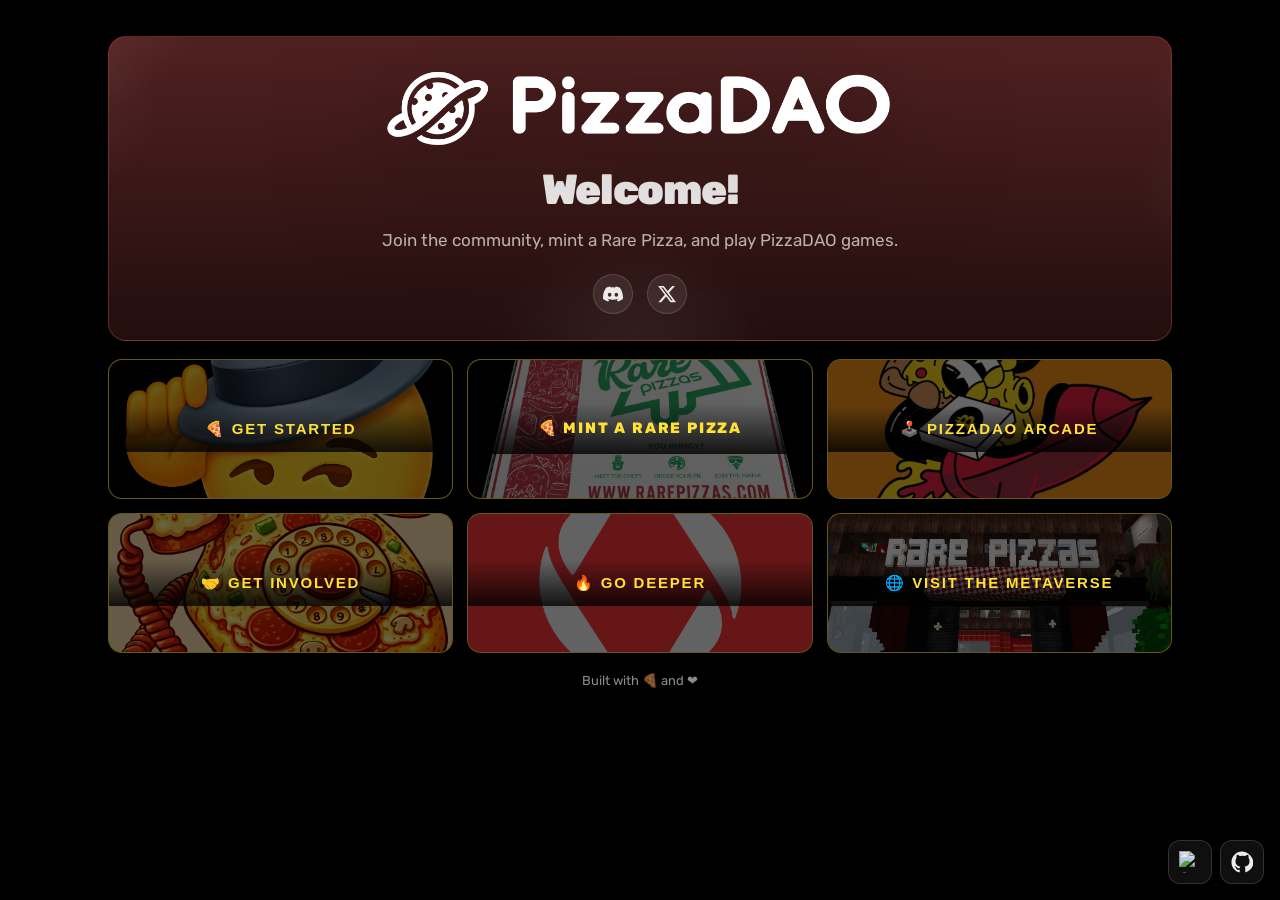
==== index.html @ a03e65ff "Reorder buttons, change header background to pizza red Mint top-middle, Arcade top-right, Get Involv" ====
<!doctype html>
<html lang="en">
  <head>
    <meta charset="UTF-8" />
    <meta name="viewport" content="width=device-width,initial-scale=1" />
    <title>PizzaDAO — Welcome</title>
    <meta
      name="description"
      content="Get started with PizzaDAO: join the community, mint a Rare Pizza, and play PizzaDAO games."
    />

    <meta property="og:title" content="PizzaDAO — Welcome!" />
    <meta
      property="og:description"
      content="Join the community, mint a Rare Pizza, and play PizzaDAO games."
    />
    <meta property="og:type" content="website" />

    <link rel="preconnect" href="https://fonts.googleapis.com" />
    <link rel="preconnect" href="https://fonts.gstatic.com" crossorigin />
    <link href="https://fonts.googleapis.com/css2?family=Rubik:wght@400;500;600;700;800;900&display=swap" rel="stylesheet" />

    <style>
      :root {
        --bg: #000000;
        --text: rgba(255, 255, 255, 0.92);
        --muted: rgba(255, 255, 255, 0.68);
        --stroke: rgba(255, 255, 255, 0.12);
        --shadow: 0 20px 80px rgba(0, 0, 0, 0.45);
        --radius: 18px;
        --pizza-yellow: #FFE135;
        --pizza-red: #E85D5D;
        --pizza-blue: #7DD3E8;
        --accent: #E85D5D;
      }

      * {
        box-sizing: border-box;
      }
      html,
      body {
        height: 100%;
      }
      body {
        margin: 0;
        font-family: 'Rubik', ui-sans-serif, system-ui, -apple-system, Segoe UI, Roboto,
          Helvetica, Arial, "Apple Color Emoji", "Segoe UI Emoji";
        color: var(--text);
        background: var(--bg);

        /* ✅ NEW: smoother overall type + scale */
        font-size: 16px;
        line-height: 1.55;
        -webkit-font-smoothing: antialiased;
        text-rendering: optimizeLegibility;
      }

      a {
        color: inherit;
        text-decoration: none;
      }
      a:focus-visible,
      button:focus-visible {
        outline: 3px solid rgba(255, 225, 53, 0.55);
        outline-offset: 2px;
        border-radius: 10px;
      }

      .wrap {
        max-width: 1100px;
        margin: 0 auto;
        padding: 36px 18px 60px;
      }

      header {
        display: grid;
        gap: 14px;
        padding: 26px 22px;
        border: 1px solid rgba(232, 93, 93, 0.3);
        background: linear-gradient(
          180deg,
          rgba(232, 93, 93, 0.35),
          rgba(232, 93, 93, 0.15)
        );
        border-radius: var(--radius);
        box-shadow: var(--shadow);
        position: relative;
        overflow: hidden;
        text-align: center;
        justify-items: center;
      }

      header:before,
      header:after {
        content: "";
        position: absolute;
        inset: -50%;
        background: radial-gradient(
            300px 200px at 20% 30%,
            rgba(255, 255, 255, 0.1),
            transparent 60%
          ),
          radial-gradient(
            240px 170px at 80% 40%,
            rgba(255, 255, 255, 0.08),
            transparent 60%
          ),
          radial-gradient(
            220px 220px at 50% 80%,
            rgba(255, 255, 255, 0.05),
            transparent 65%
          );
        transform: rotate(6deg);
        pointer-events: none;
      }
      header:after {
        transform: rotate(-4deg);
        opacity: 0.65;
      }

      .logo {
        width: min(520px, 90%);
        height: auto;
        margin: 4px 0 2px;
        filter: drop-shadow(0 18px 60px rgba(0, 0, 0, 0.55));
      }

      h1 {
        margin: 0;
        font-size: clamp(28px, 3.6vw, 42px);
        font-weight: 900;
        letter-spacing: -0.03em;
        line-height: 1.08;
      }

      .sub {
        margin: 0;
        color: var(--muted);
        font-size: 17px;
        line-height: 1.55;
        max-width: 72ch;
      }

      /* Social icon links */
      .socials {
        display: flex;
        gap: 14px;
        margin-top: 6px;
        justify-content: center;
      }
      .social-icon {
        width: 40px;
        height: 40px;
        display: flex;
        align-items: center;
        justify-content: center;
        border-radius: 50%;
        background: rgba(255, 255, 255, 0.08);
        border: 1px solid rgba(255, 255, 255, 0.14);
        transition: transform 120ms ease, background 120ms ease,
          border-color 120ms ease;
      }
      .social-icon svg {
        width: 20px;
        height: 20px;
        opacity: 0.9;
      }
      .social-icon:hover {
        transform: translateY(-2px);
        background: rgba(255, 255, 255, 0.14);
        border-color: var(--accent);
      }

      main {
        margin-top: 18px;
      }

      .grid {
        display: grid;
        gap: 14px;
        grid-template-columns: repeat(1, minmax(0, 1fr));
      }
      @media (min-width: 700px) {
        .grid {
          grid-template-columns: repeat(2, minmax(0, 1fr));
        }
      }
      @media (min-width: 980px) {
        .grid {
          grid-template-columns: repeat(3, minmax(0, 1fr));
        }
      }

      .card {
        border-radius: var(--radius);
        border: 1px solid var(--stroke);
        background: linear-gradient(
          180deg,
          rgba(255, 255, 255, 0.07),
          rgba(255, 255, 255, 0.03)
        );
        box-shadow: 0 18px 60px rgba(0, 0, 0, 0.35);
        overflow: hidden;
        transition: transform 140ms ease, border-color 140ms ease,
          background 140ms ease, box-shadow 140ms ease;
        display: grid;
        grid-template-columns: 110px 1fr;
        gap: 14px;
        padding: 14px;
        align-items: center;
        min-height: 132px;
      }

      /* ✅ UPDATED: hover outline becomes red */
      .card:hover {
        transform: translateY(-2px);
        border-color: var(--accent);
        background: linear-gradient(
          180deg,
          rgba(255, 255, 255, 0.09),
          rgba(255, 255, 255, 0.04)
        );
        box-shadow: 0 20px 70px rgba(0, 0, 0, 0.42);
      }

      .thumb {
        width: 110px;
        height: 110px;
        border-radius: 16px;
        overflow: hidden;
        border: 1px solid rgba(255, 255, 255, 0.14);
        background: rgba(0, 0, 0, 0.25);
        flex: 0 0 auto;
      }
      .thumb img {
        width: 100%;
        height: 100%;
        object-fit: cover;
        display: block;
        filter: saturate(1.05) contrast(1.05);
      }

      .cardBody {
        min-width: 0;
      }

      .titleRow {
        display: flex;
        align-items: center;
        justify-content: space-between;
        gap: 10px;
      }

      .title {
        margin: 0;
        font-size: 17px;
        font-weight: 700;
        letter-spacing: -0.015em;
        line-height: 1.2;
      }

      .meta {
        margin-top: 7px;
        color: var(--muted);

        /* ✅ NEW: better type scale */
        font-size: 14px;
        line-height: 1.45;
      }

      footer {
        margin-top: 18px;
        color: rgba(255, 255, 255, 0.55);
        font-size: 13px;
        text-align: center;
      }

      code {
        font-family: ui-monospace, SFMono-Regular, Menlo, Monaco, Consolas,
          "Liberation Mono", "Courier New", monospace;
        font-size: 0.95em;
      }

      /* --- ✅ NEW: GitHub corner link --- */
      /* --- ✅ NEW: Sheets corner link (left of GitHub) --- */
.sheets-link {
  position: fixed;
  bottom: 16px;
  right: 68px; /* 16 + 44 + 8 gap => sits left of github */
  z-index: 1000;

  width: 44px;
  height: 44px;
  border-radius: 12px;

  display: flex;
  align-items: center;
  justify-content: center;

  background: rgba(255, 255, 255, 0.06);
  border: 1px solid rgba(255, 255, 255, 0.14);
  backdrop-filter: blur(6px);

  transition: transform 120ms ease, border-color 120ms ease,
    background 120ms ease;
}

.sheets-link:hover {
  transform: translateY(-2px);
  border-color: var(--accent);
  background: rgba(255, 255, 255, 0.1);
}

/* Use an IMG so we can pull from simpleicons */
.sheets-link img {
  width: 22px;
  height: 22px;
  opacity: 0.92;
  display: block;
}

      .github-link {
        position: fixed;
        bottom: 16px;
        right: 16px;
        z-index: 1000;

        width: 44px;
        height: 44px;
        border-radius: 12px;

        display: flex;
        align-items: center;
        justify-content: center;

        background: rgba(255, 255, 255, 0.06);
        border: 1px solid rgba(255, 255, 255, 0.14);
        backdrop-filter: blur(6px);

        transition: transform 120ms ease, border-color 120ms ease,
          background 120ms ease;
      }

      .github-link:hover {
        transform: translateY(-2px);
        border-color: var(--accent);
        background: rgba(255, 255, 255, 0.1);
      }

      .github-link svg {
        width: 22px;
        height: 22px;
        fill: white;
        opacity: 0.92;
      }

      /* --- Modal styles --- */
      .modal-overlay {
        display: none;
        position: fixed;
        inset: 0;
        z-index: 2000;
        background: rgba(0, 0, 0, 0.75);
        backdrop-filter: blur(10px);
        justify-content: center;
        align-items: center;
        padding: 24px;
      }
      .modal-overlay.open {
        display: flex;
      }
      .modal {
        background: linear-gradient(180deg, #1a1a24 0%, #111118 100%);
        border: 1px solid rgba(255, 225, 53, 0.2);
        border-radius: var(--radius);
        box-shadow:
          0 30px 100px rgba(0, 0, 0, 0.7),
          0 0 60px rgba(255, 225, 53, 0.06),
          inset 0 1px 0 rgba(255, 255, 255, 0.06);
        max-width: 780px;
        width: 100%;
        padding: 32px 28px 28px;
        position: relative;
      }
      .modal-close {
        position: absolute;
        top: 10px;
        right: 12px;
        width: 32px;
        height: 32px;
        display: flex;
        align-items: center;
        justify-content: center;
        background: rgba(255, 255, 255, 0.06);
        border: 1px solid rgba(255, 255, 255, 0.1);
        border-radius: 50%;
        color: var(--muted);
        font-size: 18px;
        cursor: pointer;
        padding: 0;
        line-height: 1;
        transition: background 120ms ease, color 120ms ease;
      }
      .modal-close:hover {
        color: var(--text);
        background: rgba(255, 255, 255, 0.12);
      }
      .modal-title {
        margin: 0 0 22px;
        font-size: 22px;
        font-weight: 900;
        letter-spacing: 0.06em;
        text-transform: uppercase;
        text-align: center;
        color: var(--pizza-yellow);
      }
      .modal-title::after {
        content: "";
        display: block;
        width: 40px;
        height: 3px;
        background: var(--pizza-red);
        border-radius: 2px;
        margin: 10px auto 0;
      }

      /* Modal cards: vertical layout */
      .modal .card {
        grid-template-columns: 1fr;
        grid-template-rows: auto 1fr;
        text-align: center;
        padding: 0;
        min-height: auto;
        border-color: rgba(255, 255, 255, 0.08);
        background: linear-gradient(180deg, rgba(255,255,255,0.05) 0%, rgba(255,255,255,0.02) 100%);
      }
      .modal .card:hover {
        border-color: var(--pizza-red);
        background: linear-gradient(180deg, rgba(255,255,255,0.08) 0%, rgba(255,255,255,0.03) 100%);
      }
      .modal .thumb {
        width: 100%;
        height: 140px;
        border-radius: 16px 16px 0 0;
        border: none;
        border-bottom: 1px solid rgba(255, 255, 255, 0.06);
      }
      .modal .cardBody {
        padding: 14px 16px 16px;
      }
      .modal .titleRow {
        justify-content: center;
      }
      .modal .title {
        font-size: 16px;
        font-weight: 800;
      }
      .modal .meta {
        font-size: 13px;
        margin-top: 6px;
      }
      .modal .grid {
        grid-template-columns: repeat(1, minmax(0, 1fr));
      }
      @media (min-width: 600px) {
        .modal .grid {
          grid-template-columns: repeat(3, minmax(0, 1fr));
        }
      }

      /* Arcade modal: wider for iframe */
      .modal-arcade {
        max-width: 960px;
      }

      /* Go Deeper modal: center 2 cards */
      #modal-deeper-grid {
        max-width: 520px;
        margin: 0 auto;
      }
      @media (min-width: 600px) {
        #modal-deeper-grid {
          grid-template-columns: repeat(2, minmax(0, 1fr));
          max-width: 740px;
        }
      }

      .section-btn {
        display: flex;
        flex-direction: column;
        align-items: center;
        justify-content: flex-end;
        gap: 0;
        padding: 0;
        border-radius: 14px;
        border: 1px solid rgba(255, 225, 53, 0.4);
        overflow: hidden;
        position: relative;
        min-height: 140px;
        color: var(--pizza-yellow);
        font-size: 15px;
        font-weight: 800;
        letter-spacing: 0.12em;
        text-transform: uppercase;
        cursor: pointer;
        transition: transform 120ms ease, border-color 120ms ease,
          box-shadow 120ms ease;
        text-decoration: none;
        background: #000;
      }
      .section-btn .btn-img {
        position: absolute;
        inset: 0;
        width: 100%;
        height: 100%;
        object-fit: cover;
        opacity: 0.4;
        transition: opacity 200ms ease;
      }
      .section-btn .btn-label {
        position: relative;
        z-index: 1;
        padding: 14px 16px;
        width: 100%;
        text-align: center;
        background: linear-gradient(0deg, rgba(0,0,0,0.8) 0%, transparent 100%);
      }
      .section-btn:hover {
        transform: translateY(-2px);
        border-color: rgba(255, 225, 53, 0.65);
        box-shadow: 0 12px 40px rgba(0, 0, 0, 0.5);
      }
      .section-btn:hover .btn-img {
        opacity: 0.55;
      }

      /* Button grid */
      .btn-row {
        display: grid;
        gap: 14px;
        grid-template-columns: repeat(2, 1fr);
      }
      @media (min-width: 700px) {
        .btn-row {
          grid-template-columns: repeat(3, 1fr);
        }
      }
      .btn-row .section-btn {
        justify-content: center;
        text-align: center;
        width: 100%;
      }
    </style>
  </head>

  <body>
    <div class="wrap">
      <header>
        <img class="logo" src="images/logo.png" alt="PizzaDAO" />

        <h1>Welcome!</h1>
        <p class="sub">
          Join the community, mint a Rare Pizza, and play PizzaDAO games.
        </p>

        <div class="socials">
          <a href="https://discord.pizzadao.xyz" target="_blank" rel="noreferrer" aria-label="Join Discord" class="social-icon">
            <svg viewBox="0 0 24 24" fill="white"><path d="M20.317 4.37a19.791 19.791 0 0 0-4.885-1.515.074.074 0 0 0-.079.037c-.21.375-.444.864-.608 1.25a18.27 18.27 0 0 0-5.487 0 12.64 12.64 0 0 0-.617-1.25.077.077 0 0 0-.079-.037A19.736 19.736 0 0 0 3.677 4.37a.07.07 0 0 0-.032.027C.533 9.046-.32 13.58.099 18.057a.082.082 0 0 0 .031.057 19.9 19.9 0 0 0 5.993 3.03.078.078 0 0 0 .084-.028 14.09 14.09 0 0 0 1.226-1.994.076.076 0 0 0-.041-.106 13.107 13.107 0 0 1-1.872-.892.077.077 0 0 1-.008-.128 10.2 10.2 0 0 0 .372-.292.074.074 0 0 1 .077-.01c3.928 1.793 8.18 1.793 12.062 0a.074.074 0 0 1 .078.01c.12.098.246.198.373.292a.077.077 0 0 1-.006.127 12.299 12.299 0 0 1-1.873.892.077.077 0 0 0-.041.107c.36.698.772 1.362 1.225 1.993a.076.076 0 0 0 .084.028 19.839 19.839 0 0 0 6.002-3.03.077.077 0 0 0 .032-.054c.5-5.177-.838-9.674-3.549-13.66a.061.061 0 0 0-.031-.03zM8.02 15.33c-1.183 0-2.157-1.085-2.157-2.419 0-1.333.956-2.419 2.157-2.419 1.21 0 2.176 1.095 2.157 2.42 0 1.333-.956 2.418-2.157 2.418zm7.975 0c-1.183 0-2.157-1.085-2.157-2.419 0-1.333.955-2.419 2.157-2.419 1.21 0 2.176 1.095 2.157 2.42 0 1.333-.946 2.418-2.157 2.418z"/></svg>
          </a>
          <a href="https://x.com/pizza_dao" target="_blank" rel="noreferrer" aria-label="Follow on X" class="social-icon">
            <svg viewBox="0 0 24 24" fill="white"><path d="M18.244 2.25h3.308l-7.227 8.26 8.502 11.24H16.17l-5.214-6.817L4.99 21.75H1.68l7.73-8.835L1.254 2.25H8.08l4.713 6.231zm-1.161 17.52h1.833L7.084 4.126H5.117z"/></svg>
          </a>
        </div>
      </header>

      <main>
        <div class="btn-row">
          <button class="section-btn" onclick="document.getElementById('modal-start').classList.add('open')">
            <img class="btn-img" src="images/join-pizzadao.png" alt="" loading="lazy" />
            <span class="btn-label">🍕 Get Started</span>
          </button>
          <a class="section-btn" href="https://rarepizzas.com/mint" target="_blank" rel="noreferrer">
            <img class="btn-img" src="images/rare-pizzas.png" alt="" loading="lazy" />
            <span class="btn-label">🍕 Mint a Rare Pizza</span>
          </a>
          <button class="section-btn" onclick="document.getElementById('arcade-iframe').src='https://c-r-x-s-s.github.io/PizzaDAO-Arcade/';document.getElementById('modal-arcade').classList.add('open')">
            <img class="btn-img" src="images/bitcoin-blastoff.png" alt="" loading="lazy" />
            <span class="btn-label">🕹️ PizzaDAO Arcade</span>
          </button>
          <button class="section-btn" onclick="document.getElementById('modal-involve').classList.add('open')">
            <img class="btn-img" src="images/community-call.png" alt="" loading="lazy" />
            <span class="btn-label">🤝 Get Involved</span>
          </button>
          <button class="section-btn" onclick="document.getElementById('modal-deeper').classList.add('open')">
            <img class="btn-img" src="images/ens.png" alt="" loading="lazy" />
            <span class="btn-label">🔥 Go Deeper</span>
          </button>
          <button class="section-btn" onclick="document.getElementById('modal-metaverse').classList.add('open')">
            <img class="btn-img" src="images/voxels-pizzeria.jpeg" alt="" loading="lazy" />
            <span class="btn-label">🌐 Visit the Metaverse</span>
          </button>
        </div>

        <footer>Built with 🍕 and ❤️</footer>
      </main>
    </div>
    
    <!-- Modal: PizzaDAO Arcade -->
    <div class="modal-overlay" id="modal-arcade" onclick="if(event.target===this){this.classList.remove('open');this.querySelector('iframe').src='about:blank'}">
      <div class="modal modal-arcade">
        <button class="modal-close" onclick="var m=document.getElementById('modal-arcade');m.classList.remove('open');m.querySelector('iframe').src='about:blank'">&times;</button>
        <h3 class="modal-title">PizzaDAO Arcade</h3>
        <iframe id="arcade-iframe" src="about:blank" allow="autoplay" style="width:100%;height:70vh;border:none;border-radius:12px;background:#000"></iframe>
      </div>
    </div>

    <!-- Modal: Get Started -->
    <div class="modal-overlay" id="modal-start" onclick="if(event.target===this)this.classList.remove('open')">
      <div class="modal">
        <button class="modal-close" onclick="document.getElementById('modal-start').classList.remove('open')">&times;</button>
        <h3 class="modal-title">Get Started</h3>
        <div class="grid" id="modal-start-grid"></div>
      </div>
    </div>

    <!-- Modal: Get Involved -->
    <div class="modal-overlay" id="modal-involve" onclick="if(event.target===this)this.classList.remove('open')">
      <div class="modal">
        <button class="modal-close" onclick="document.getElementById('modal-involve').classList.remove('open')">&times;</button>
        <h3 class="modal-title">Get Involved</h3>
        <div class="grid" id="modal-involve-grid"></div>
      </div>
    </div>

    <!-- Modal: Go Deeper -->
    <div class="modal-overlay" id="modal-deeper" onclick="if(event.target===this)this.classList.remove('open')">
      <div class="modal">
        <button class="modal-close" onclick="document.getElementById('modal-deeper').classList.remove('open')">&times;</button>
        <h3 class="modal-title">Go Deeper</h3>
        <div class="grid" id="modal-deeper-grid"></div>
      </div>
    </div>

    <!-- Modal: Metaverse -->
    <div class="modal-overlay" id="modal-metaverse" onclick="if(event.target===this)this.classList.remove('open')">
      <div class="modal">
        <button class="modal-close" onclick="document.getElementById('modal-metaverse').classList.remove('open')">&times;</button>
        <h3 class="modal-title">Enter the Metaverse</h3>
        <div class="grid" id="modal-metaverse-grid"></div>
      </div>
    </div>

    <!-- ✅ NEW: Bottom-right Google Sheets link (left of GitHub) -->
<a
  class="sheets-link"
  href="https://docs.google.com/spreadsheets/d/1_r-OKdLUcJWGN17a2H8FPi5zUq9yoNadJpGyVoFY5ro/edit?gid=0#gid=0"
  target="_blank"
  rel="noreferrer"
  aria-label="Open Google Sheets"
>
  <img
    src="https://cdn.simpleicons.org/googlesheets/ffffff"
    alt="Google Sheets"
  />
</a>


    <!-- ✅ NEW: Bottom-right GitHub link -->
    <a
      class="github-link"
      href="https://github.com/PizzaDAO/pizzadao-landing-page"
      target="_blank"
      rel="noreferrer"
      aria-label="PizzaDAO Landing Page on GitHub"
    >
      <svg viewBox="0 0 24 24" aria-hidden="true">
        <path
          d="M12 .5C5.73.5.5 5.74.5 12.2c0 5.17 3.44 9.56 8.21 11.1.6.11.82-.27.82-.59v-2.2c-3.34.75-4.04-1.65-4.04-1.65-.55-1.44-1.34-1.82-1.34-1.82-1.1-.78.08-.77.08-.77 1.22.09 1.86 1.28 1.86 1.28 1.08 1.92 2.83 1.37 3.52 1.05.11-.8.42-1.37.76-1.69-2.66-.31-5.46-1.37-5.46-6.09 0-1.35.46-2.45 1.23-3.32-.12-.31-.53-1.56.12-3.25 0 0 1-.33 3.3 1.27a11.1 11.1 0 0 1 6 0c2.3-1.6 3.3-1.27 3.3-1.27.65 1.69.24 2.94.12 3.25.77.87 1.23 1.97 1.23 3.32 0 4.73-2.8 5.78-5.47 6.08.43.38.81 1.12.81 2.26v3.35c0 .32.22.7.82.59 4.77-1.54 8.21-5.93 8.21-11.1C23.5 5.74 18.27.5 12 .5z"
        />
      </svg>
    </a>

    <script>
      const DEFAULT_THUMBNAIL =
        "https://pbs.twimg.com/profile_images/1960434112029745152/eiqMx2L2_400x400.jpg";

      const THUMBS = {
        MOLTO_BENNY_ROUTE: "images/molto-benny-route.jpeg",
        PIZZA_CHEF: "images/pizza-chef.jpeg",
        BITCOIN_BLASTOFF: "images/bitcoin-blastoff.png",
        SUBMIT_PROPOSAL: "images/submit-proposal.png",
        JOIN_PIZZADAO: "images/join-pizzadao.png",
        RARE_PIZZAS: "images/rare-pizzas.png",
        CREW_CALLS: "images/crew-calls.png",
        PIZZA_MAP: "images/pizza-map.png",
        GITHUB: "images/github.png",
        ENS: "images/ens.png",
        COMMUNITY_CALL: "images/community-call.png",
        VOXELS_PIZZERIA: "images/voxels-pizzeria.jpeg",
        VOXELS_GALLERY: "images/voxels-gallery.jpeg",
        ONCYBER: "images/oncyber.jpeg",
      };

      const START_HERE = [
        {
          name: "Claim Your Pizza Mafia Name",
          url: "https://pizzadao.org",
          description: "What's your favorite pizza topping + mafia movie?",
          icon: "🍕",
          thumbnail: THUMBS.JOIN_PIZZADAO,
        },
        {
          name: "Global Pizza Party Map",
          url: "https://map.pizzadao.xyz",
          description: "See all the cities we host the Global Pizza Party in.",
          icon: "🗺️",
          thumbnail: THUMBS.PIZZA_MAP,
        },
        {
          name: "Plan a Pizza Party",
          url: "https://rsv.pizza/gpp",
          description: "Host a Global Pizza Party in your city!",
          icon: "🎉",
        },
      ];

      const GAMES = [
        {
          name: "Pizza Chef",
          url: "https://pizzachef.bolt.host",
          description: "Fast arcade lane action. Cook, serve, and chase streaks.",
          icon: "👨‍🍳",
          thumbnail: THUMBS.PIZZA_CHEF,
        },
        {
          name: "Molto Benny's Delivery Route",
          url: "https://pizzadao.github.io/moltobennydelivery/",
          description: "Plan the route. Deliver the pies. Speedrun the planet.",
          icon: "🛵",
          thumbnail: THUMBS.MOLTO_BENNY_ROUTE,
        },
        {
          name: "Bitcoin Pizza Blastoff",
          url: "https://c-r-x-s-s.github.io/Bitcoin-Pizza-Blastoff/",
          description:
            "Retro blastoff vibes — dodge, boost, and send the slice.",
          icon: "🚀",
          thumbnail: THUMBS.BITCOIN_BLASTOFF,
        },
      ];

      const GET_INVOLVED = [
        {
          name: "Community Call",
          url: "https://discord.pizzadao.xyz",
          description: "Every Sunday on our Discord at 1pm ET.",
          icon: "☎️",
          thumbnail: THUMBS.COMMUNITY_CALL,
        },
        {
          name: "Join a Crew Call",
          url: "https://calendar.pizzadao.xyz",
          description: "Come see what we're working on during the week!",
          icon: "📅",
          thumbnail: THUMBS.CREW_CALLS,
        },
        {
          name: "Contribute to Our Projects",
          url: "https://pizzadao.org/tech/projects",
          description: "See what we're building and jump in!",
          icon: "🔧",
          thumbnail: THUMBS.GITHUB,
        },
      ];

      const GET_DEEPER = [
        {
          name: "Submit a Proposal",
          url: "https://propose.pizzadao.xyz",
          description: "Need pizza for an event?",
          icon: "📝",
          thumbnail: THUMBS.SUBMIT_PROPOSAL,
        },
        {
          name: "Claim PizzaDAO ENS",
          url: "https://pizzadao.namespace.ninja/",
          description: "Claimable by Rare Pizzas NFT holders.",
          icon: "🚀",
          thumbnail: THUMBS.ENS,
        },
      ];

      // ✅ NEW: Metaverse section cards
      const METAVERSE = [
        {
          name: "Birthday Gallery",
          url: "http://oncyber.com/pizzadao",
          description: "Explore the history of PizzaDAO in this gallery we built for our 4th birthday.",
          icon: "🏛️",
          thumbnail: THUMBS.ONCYBER,
        },
        {
          name: "Metaverse Pizzeria",
          url: "https://www.cryptovoxels.com/play?coords=W@192W,251N",
          description: "Hungry? Grab a slice at our first shop in the metaverse.",
          icon: "🍕",
          thumbnail: THUMBS.VOXELS_PIZZERIA,
        },
        {
          name: "Art Gallery",
          url: "https://www.cryptovoxels.com/play?coords=E@153W,346N",
          description: "The finest works of pizza art, curated from all corners of the metaverse.",
          icon: "🎨",
          thumbnail: THUMBS.VOXELS_GALLERY,
        },
      ];
      function cardHTML(c) {
        const thumb = c.thumbnail || DEFAULT_THUMBNAIL;

        return `
          <a class="card" href="${c.url}" target="_blank" rel="noreferrer" aria-label="Open ${c.name}">
            <div class="thumb" aria-hidden="true">
              <img src="${thumb}" alt="${c.name} thumbnail" loading="lazy" />
            </div>

            <div class="cardBody">
              <div class="titleRow">
                <h2 class="title">${c.icon ? `${c.icon} ` : ""}${c.name}</h2>
              </div>

              <div class="meta">${c.description || ""}</div>
            </div>
          </a>
        `;
      }

      function renderSection(id, cards) {
        const el = document.getElementById(id);
        if (!el) return;
        el.innerHTML = cards.map(cardHTML).join("");
      }

      renderSection("modal-start-grid", START_HERE);
      renderSection("modal-deeper-grid", GET_DEEPER);
      renderSection("modal-involve-grid", GET_INVOLVED);
      renderSection("modal-metaverse-grid", METAVERSE);
    </script>
  </body>
</html>
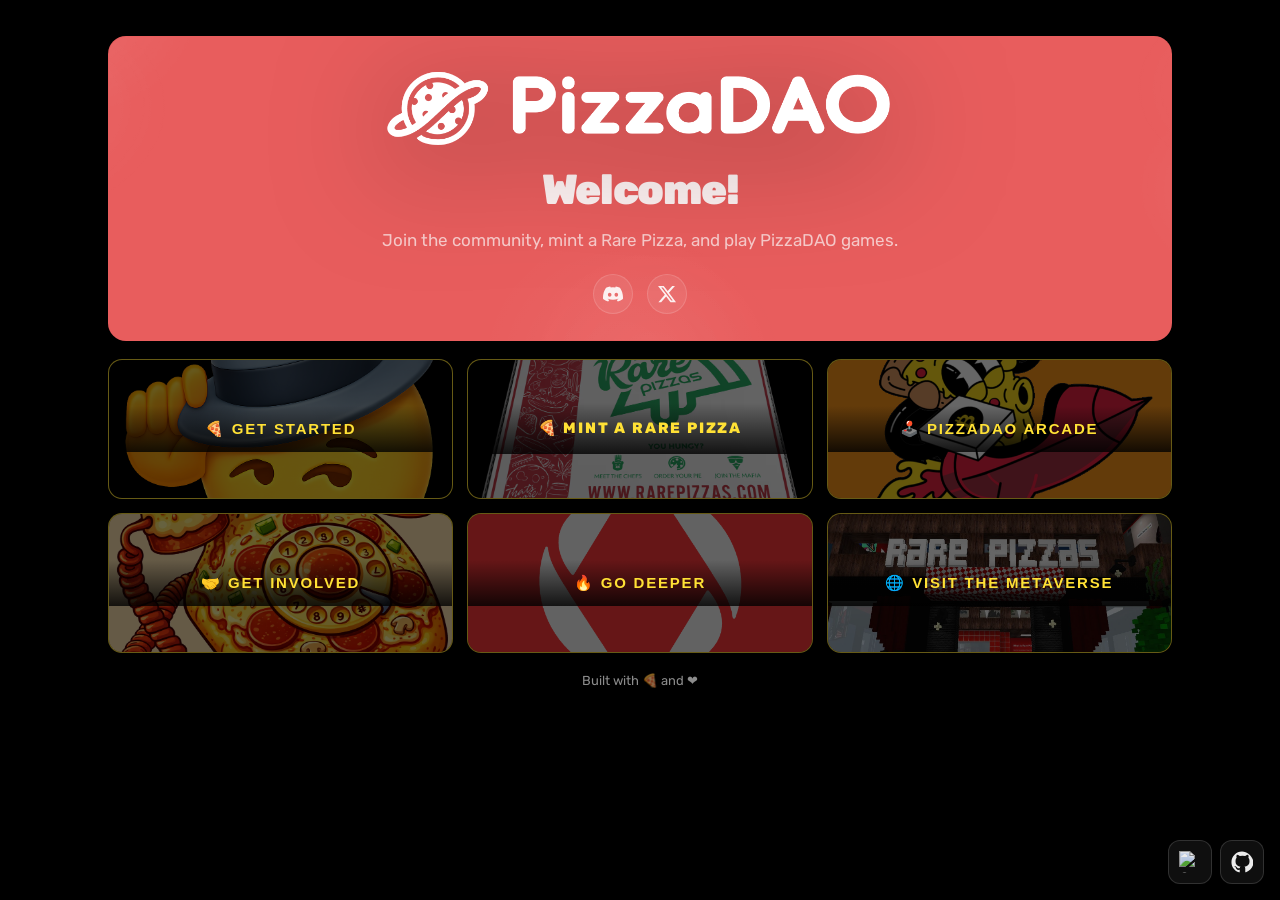
==== commit 8f9ad01b: "Use solid #E85D5D background for header instead of gradient Co-Authored-By: Claude Opus 4.6 <noreply" ====
--- a/index.html
+++ b/index.html
@@ -76,12 +76,8 @@
         display: grid;
         gap: 14px;
         padding: 26px 22px;
-        border: 1px solid rgba(232, 93, 93, 0.3);
-        background: linear-gradient(
-          180deg,
-          rgba(232, 93, 93, 0.35),
-          rgba(232, 93, 93, 0.15)
-        );
+        border: 1px solid rgba(232, 93, 93, 0.4);
+        background: #E85D5D;
         border-radius: var(--radius);
         box-shadow: var(--shadow);
         position: relative;
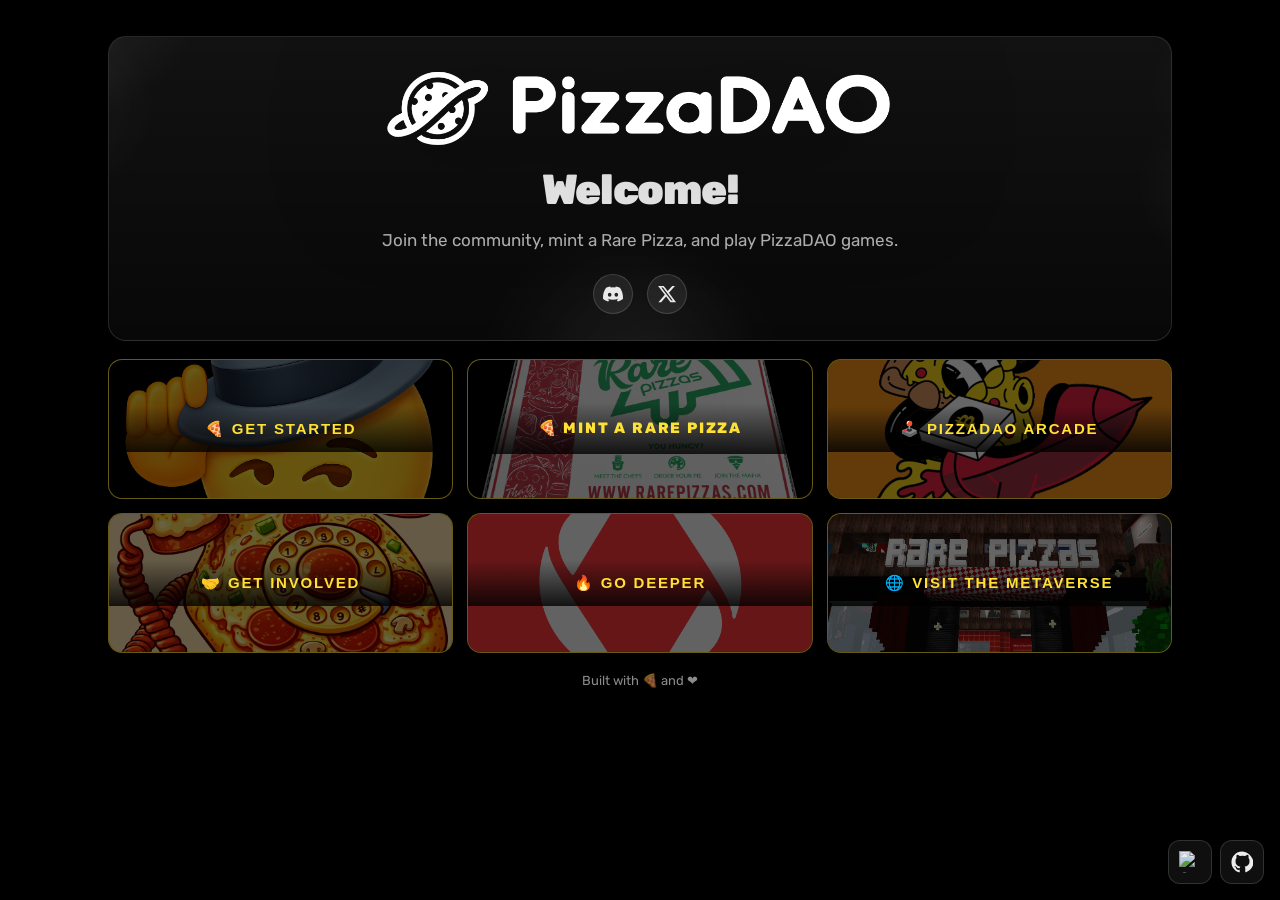
==== commit b1891d48: "Revert header background to original dark glass style Co-Authored-By: Claude Opus 4.6 <noreply@anthr" ====
--- a/index.html
+++ b/index.html
@@ -76,8 +76,12 @@
         display: grid;
         gap: 14px;
         padding: 26px 22px;
-        border: 1px solid rgba(232, 93, 93, 0.4);
-        background: #E85D5D;
+        border: 1px solid var(--stroke);
+        background: linear-gradient(
+          180deg,
+          rgba(255, 255, 255, 0.07),
+          rgba(255, 255, 255, 0.03)
+        );
         border-radius: var(--radius);
         box-shadow: var(--shadow);
         position: relative;
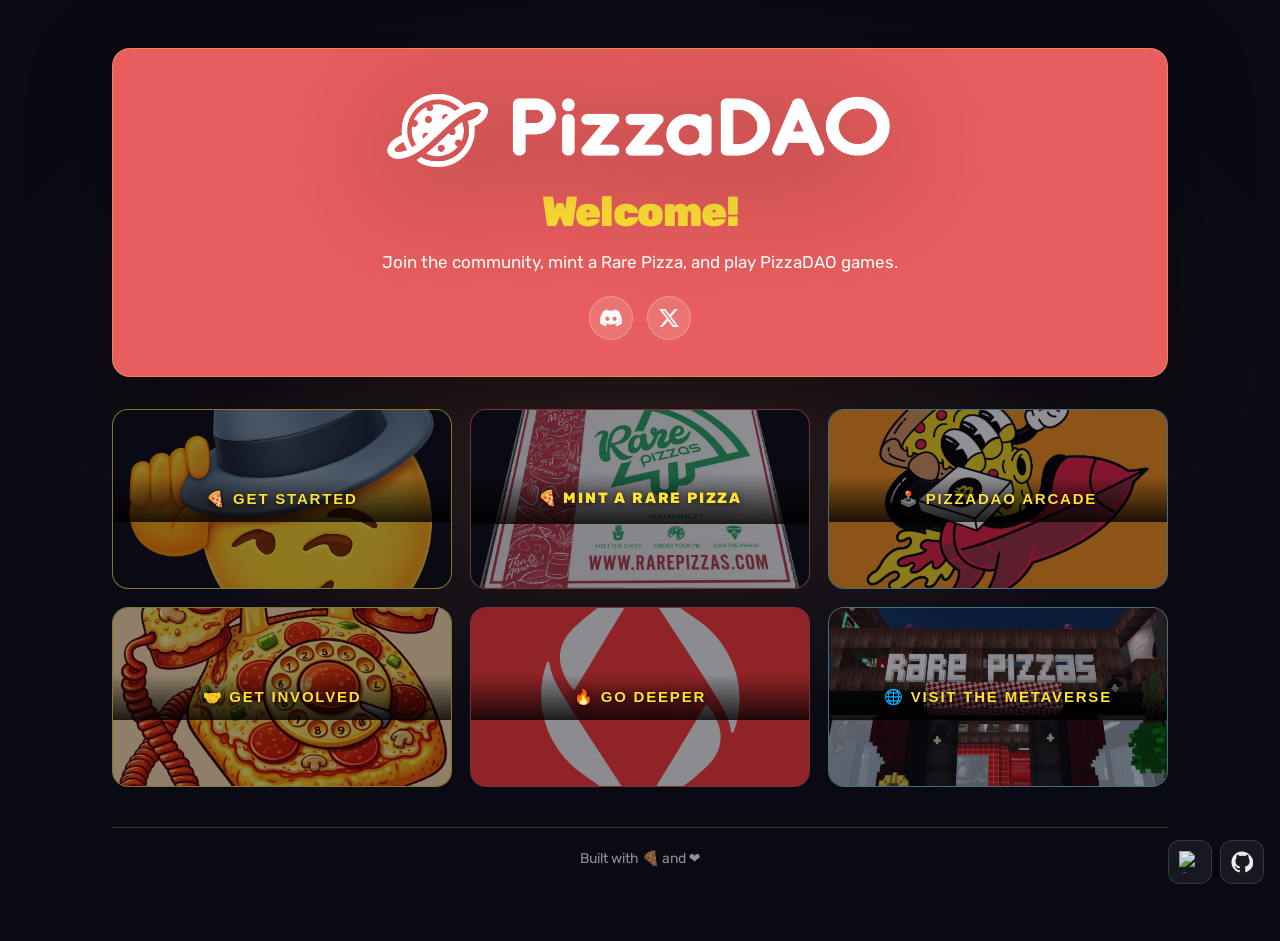
==== commit aa13a524: "Visual overhaul: bold branded colors, warm background, better spacing - Body: dark navy (#0a0a14) wi" ====
--- a/index.html
+++ b/index.html
@@ -22,7 +22,7 @@
 
     <style>
       :root {
-        --bg: #000000;
+        --bg: #0a0a14;
         --text: rgba(255, 255, 255, 0.92);
         --muted: rgba(255, 255, 255, 0.68);
         --stroke: rgba(255, 255, 255, 0.12);
@@ -47,6 +47,9 @@
           Helvetica, Arial, "Apple Color Emoji", "Segoe UI Emoji";
         color: var(--text);
         background: var(--bg);
+        background-image:
+          radial-gradient(ellipse 80% 60% at 50% 40%, rgba(232,93,93,0.10) 0%, transparent 70%),
+          radial-gradient(ellipse 60% 50% at 50% 50%, rgba(255,225,53,0.06) 0%, transparent 65%);
 
         /* ✅ NEW: smoother overall type + scale */
         font-size: 16px;
@@ -69,19 +72,15 @@
       .wrap {
         max-width: 1100px;
         margin: 0 auto;
-        padding: 36px 18px 60px;
+        padding: 48px 22px 72px;
       }
 
       header {
         display: grid;
         gap: 14px;
-        padding: 26px 22px;
-        border: 1px solid var(--stroke);
-        background: linear-gradient(
-          180deg,
-          rgba(255, 255, 255, 0.07),
-          rgba(255, 255, 255, 0.03)
-        );
+        padding: 36px 28px;
+        border: 1px solid rgba(255,225,53,0.3);
+        background: #E85D5D;
         border-radius: var(--radius);
         box-shadow: var(--shadow);
         position: relative;
@@ -90,34 +89,6 @@
         justify-items: center;
       }
 
-      header:before,
-      header:after {
-        content: "";
-        position: absolute;
-        inset: -50%;
-        background: radial-gradient(
-            300px 200px at 20% 30%,
-            rgba(255, 255, 255, 0.1),
-            transparent 60%
-          ),
-          radial-gradient(
-            240px 170px at 80% 40%,
-            rgba(255, 255, 255, 0.08),
-            transparent 60%
-          ),
-          radial-gradient(
-            220px 220px at 50% 80%,
-            rgba(255, 255, 255, 0.05),
-            transparent 65%
-          );
-        transform: rotate(6deg);
-        pointer-events: none;
-      }
-      header:after {
-        transform: rotate(-4deg);
-        opacity: 0.65;
-      }
-
       .logo {
         width: min(520px, 90%);
         height: auto;
@@ -131,11 +102,12 @@
         font-weight: 900;
         letter-spacing: -0.03em;
         line-height: 1.08;
+        color: var(--pizza-yellow);
       }
 
       .sub {
         margin: 0;
-        color: var(--muted);
+        color: rgba(255, 255, 255, 1);
         font-size: 17px;
         line-height: 1.55;
         max-width: 72ch;
@@ -149,30 +121,30 @@
         justify-content: center;
       }
       .social-icon {
-        width: 40px;
-        height: 40px;
+        width: 44px;
+        height: 44px;
         display: flex;
         align-items: center;
         justify-content: center;
         border-radius: 50%;
-        background: rgba(255, 255, 255, 0.08);
-        border: 1px solid rgba(255, 255, 255, 0.14);
+        background: rgba(255, 255, 255, 0.15);
+        border: 1px solid rgba(255, 255, 255, 0.25);
         transition: transform 120ms ease, background 120ms ease,
           border-color 120ms ease;
       }
       .social-icon svg {
-        width: 20px;
-        height: 20px;
-        opacity: 0.9;
+        width: 22px;
+        height: 22px;
+        opacity: 0.95;
       }
       .social-icon:hover {
         transform: translateY(-2px);
-        background: rgba(255, 255, 255, 0.14);
-        border-color: var(--accent);
+        background: rgba(255, 255, 255, 0.25);
+        border-color: var(--pizza-yellow);
       }
 
       main {
-        margin-top: 18px;
+        margin-top: 32px;
       }
 
       .grid {
@@ -269,10 +241,12 @@
       }
 
       footer {
-        margin-top: 18px;
+        margin-top: 40px;
         color: rgba(255, 255, 255, 0.55);
-        font-size: 13px;
+        font-size: 14px;
         text-align: center;
+        padding-top: 20px;
+        border-top: 1px solid rgba(255, 225, 53, 0.2);
       }
 
       code {
@@ -492,11 +466,11 @@
         justify-content: flex-end;
         gap: 0;
         padding: 0;
-        border-radius: 14px;
+        border-radius: 16px;
         border: 1px solid rgba(255, 225, 53, 0.4);
         overflow: hidden;
         position: relative;
-        min-height: 140px;
+        min-height: 180px;
         color: var(--pizza-yellow);
         font-size: 15px;
         font-weight: 800;
@@ -506,7 +480,7 @@
         transition: transform 120ms ease, border-color 120ms ease,
           box-shadow 120ms ease;
         text-decoration: none;
-        background: #000;
+        background: #0a0a14;
       }
       .section-btn .btn-img {
         position: absolute;
@@ -514,7 +488,7 @@
         width: 100%;
         height: 100%;
         object-fit: cover;
-        opacity: 0.4;
+        opacity: 0.55;
         transition: opacity 200ms ease;
       }
       .section-btn .btn-label {
@@ -524,6 +498,7 @@
         width: 100%;
         text-align: center;
         background: linear-gradient(0deg, rgba(0,0,0,0.8) 0%, transparent 100%);
+        text-shadow: 0 2px 8px rgba(0,0,0,0.7), 0 0 2px rgba(0,0,0,0.5);
       }
       .section-btn:hover {
         transform: translateY(-2px);
@@ -531,13 +506,21 @@
         box-shadow: 0 12px 40px rgba(0, 0, 0, 0.5);
       }
       .section-btn:hover .btn-img {
-        opacity: 0.55;
-      }
+        opacity: 0.7;
+      }
+
+      /* Accent border color variants */
+      .section-btn.accent-yellow { border-color: rgba(255,225,53,0.5); }
+      .section-btn.accent-yellow:hover { border-color: rgba(255,225,53,0.8); }
+      .section-btn.accent-red { border-color: rgba(232,93,93,0.5); }
+      .section-btn.accent-red:hover { border-color: rgba(232,93,93,0.8); }
+      .section-btn.accent-blue { border-color: rgba(125,211,232,0.5); }
+      .section-btn.accent-blue:hover { border-color: rgba(125,211,232,0.8); }
 
       /* Button grid */
       .btn-row {
         display: grid;
-        gap: 14px;
+        gap: 18px;
         grid-template-columns: repeat(2, 1fr);
       }
       @media (min-width: 700px) {
@@ -575,27 +558,27 @@
 
       <main>
         <div class="btn-row">
-          <button class="section-btn" onclick="document.getElementById('modal-start').classList.add('open')">
+          <button class="section-btn accent-yellow" onclick="document.getElementById('modal-start').classList.add('open')">
             <img class="btn-img" src="images/join-pizzadao.png" alt="" loading="lazy" />
             <span class="btn-label">🍕 Get Started</span>
           </button>
-          <a class="section-btn" href="https://rarepizzas.com/mint" target="_blank" rel="noreferrer">
+          <a class="section-btn accent-red" href="https://rarepizzas.com/mint" target="_blank" rel="noreferrer">
             <img class="btn-img" src="images/rare-pizzas.png" alt="" loading="lazy" />
             <span class="btn-label">🍕 Mint a Rare Pizza</span>
           </a>
-          <button class="section-btn" onclick="document.getElementById('arcade-iframe').src='https://c-r-x-s-s.github.io/PizzaDAO-Arcade/';document.getElementById('modal-arcade').classList.add('open')">
+          <button class="section-btn accent-blue" onclick="document.getElementById('arcade-iframe').src='https://c-r-x-s-s.github.io/PizzaDAO-Arcade/';document.getElementById('modal-arcade').classList.add('open')">
             <img class="btn-img" src="images/bitcoin-blastoff.png" alt="" loading="lazy" />
             <span class="btn-label">🕹️ PizzaDAO Arcade</span>
           </button>
-          <button class="section-btn" onclick="document.getElementById('modal-involve').classList.add('open')">
+          <button class="section-btn accent-yellow" onclick="document.getElementById('modal-involve').classList.add('open')">
             <img class="btn-img" src="images/community-call.png" alt="" loading="lazy" />
             <span class="btn-label">🤝 Get Involved</span>
           </button>
-          <button class="section-btn" onclick="document.getElementById('modal-deeper').classList.add('open')">
+          <button class="section-btn accent-red" onclick="document.getElementById('modal-deeper').classList.add('open')">
             <img class="btn-img" src="images/ens.png" alt="" loading="lazy" />
             <span class="btn-label">🔥 Go Deeper</span>
           </button>
-          <button class="section-btn" onclick="document.getElementById('modal-metaverse').classList.add('open')">
+          <button class="section-btn accent-blue" onclick="document.getElementById('modal-metaverse').classList.add('open')">
             <img class="btn-img" src="images/voxels-pizzeria.jpeg" alt="" loading="lazy" />
             <span class="btn-label">🌐 Visit the Metaverse</span>
           </button>
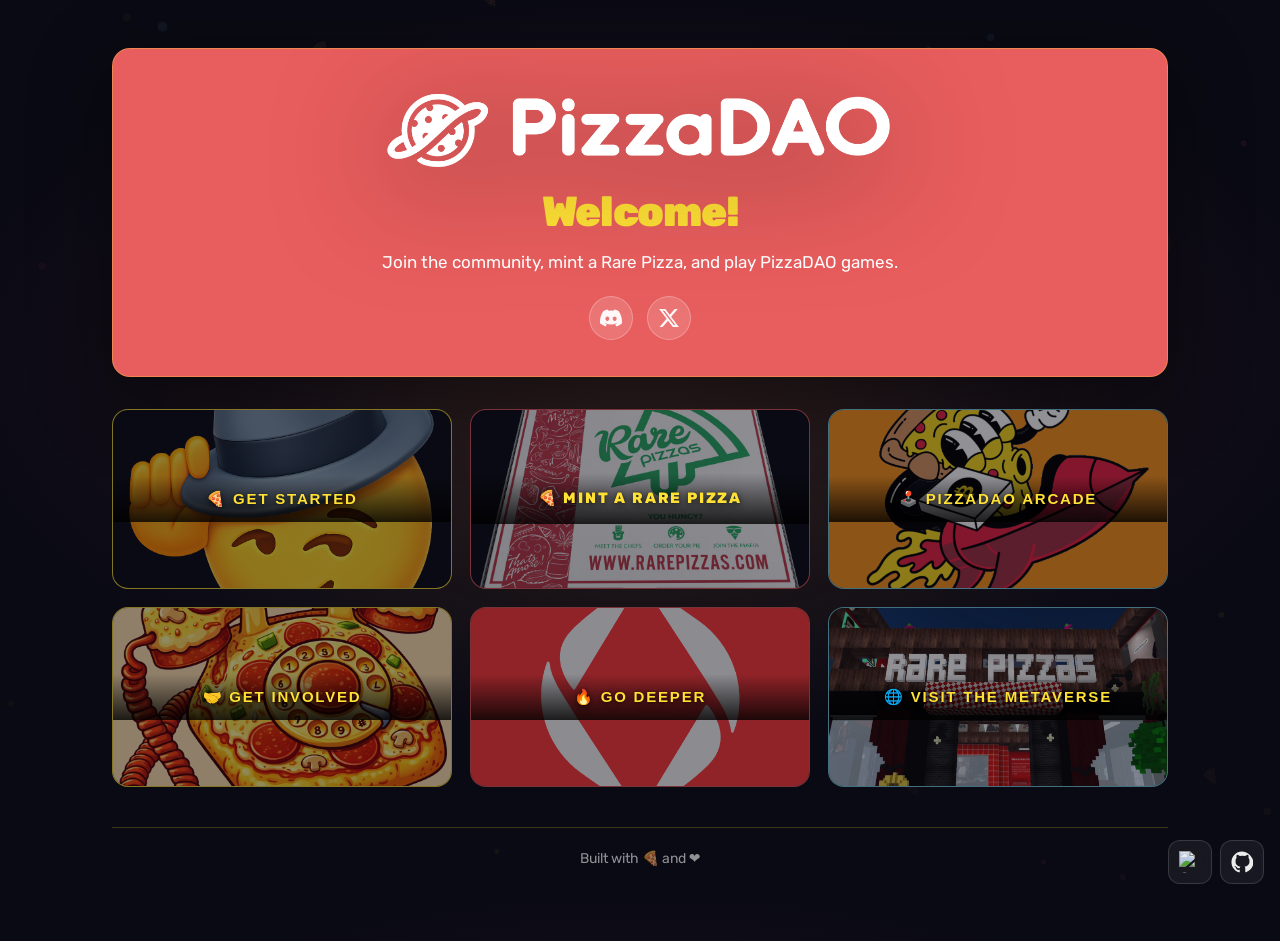
==== commit 0ecec70b: "Add floating particles background animation Lightweight canvas-based particle effect with brand-colo" ====
--- a/index.html
+++ b/index.html
@@ -69,7 +69,20 @@
         border-radius: 10px;
       }
 
+      /* Floating particles canvas */
+      #particles {
+        position: fixed;
+        top: 0;
+        left: 0;
+        width: 100%;
+        height: 100%;
+        z-index: 0;
+        pointer-events: none;
+      }
+
       .wrap {
+        position: relative;
+        z-index: 1;
         max-width: 1100px;
         margin: 0 auto;
         padding: 48px 22px 72px;
@@ -537,6 +550,7 @@
   </head>
 
   <body>
+    <canvas id="particles"></canvas>
     <div class="wrap">
       <header>
         <img class="logo" src="images/logo.png" alt="PizzaDAO" />
@@ -828,5 +842,89 @@
       renderSection("modal-involve-grid", GET_INVOLVED);
       renderSection("modal-metaverse-grid", METAVERSE);
     </script>
+
+    <script>
+      (function () {
+        var reducedMotion = window.matchMedia("(prefers-reduced-motion: reduce)").matches;
+        if (reducedMotion) return;
+
+        var canvas = document.getElementById("particles");
+        var ctx = canvas.getContext("2d");
+        var COUNT = 40;
+        var particles = [];
+
+        var COLORS = [
+          "rgba(255,225,53,",   // yellow
+          "rgba(232,93,93,",    // red
+          "rgba(125,211,232,",  // blue
+        ];
+
+        function resize() {
+          canvas.width = window.innerWidth;
+          canvas.height = window.innerHeight;
+        }
+        resize();
+        window.addEventListener("resize", resize);
+
+        function createParticle(randomY) {
+          var isPizza = Math.random() < 1 / 6;
+          return {
+            x: Math.random() * canvas.width,
+            y: randomY ? Math.random() * canvas.height : canvas.height + 10,
+            speed: 0.15 + Math.random() * 0.35,
+            sway: Math.random() * Math.PI * 2,
+            swaySpeed: 0.003 + Math.random() * 0.006,
+            swayAmp: 15 + Math.random() * 25,
+            color: COLORS[Math.floor(Math.random() * COLORS.length)],
+            opacity: 0.15 + Math.random() * 0.20,
+            size: isPizza ? 0 : 2 + Math.random() * 3,
+            isPizza: isPizza,
+            emojiSize: isPizza ? 14 + Math.random() * 6 : 0,
+          };
+        }
+
+        for (var i = 0; i < COUNT; i++) {
+          particles.push(createParticle(true));
+        }
+
+        function draw() {
+          ctx.clearRect(0, 0, canvas.width, canvas.height);
+
+          for (var i = 0; i < particles.length; i++) {
+            var p = particles[i];
+
+            p.y -= p.speed;
+            p.sway += p.swaySpeed;
+            var xOffset = Math.sin(p.sway) * p.swayAmp;
+
+            if (p.y < -30) {
+              particles[i] = createParticle(false);
+              continue;
+            }
+
+            var drawX = p.x + xOffset;
+
+            if (p.isPizza) {
+              ctx.globalAlpha = p.opacity;
+              ctx.font = p.emojiSize + "px serif";
+              ctx.fillText("\uD83C\uDF55", drawX, p.y);
+            } else {
+              ctx.beginPath();
+              ctx.arc(drawX, p.y, p.size, 0, Math.PI * 2);
+              ctx.fillStyle = p.color + p.opacity + ")";
+              ctx.shadowColor = p.color + "0.4)";
+              ctx.shadowBlur = 6;
+              ctx.fill();
+              ctx.shadowBlur = 0;
+            }
+          }
+
+          ctx.globalAlpha = 1;
+          requestAnimationFrame(draw);
+        }
+
+        requestAnimationFrame(draw);
+      })();
+    </script>
   </body>
 </html>
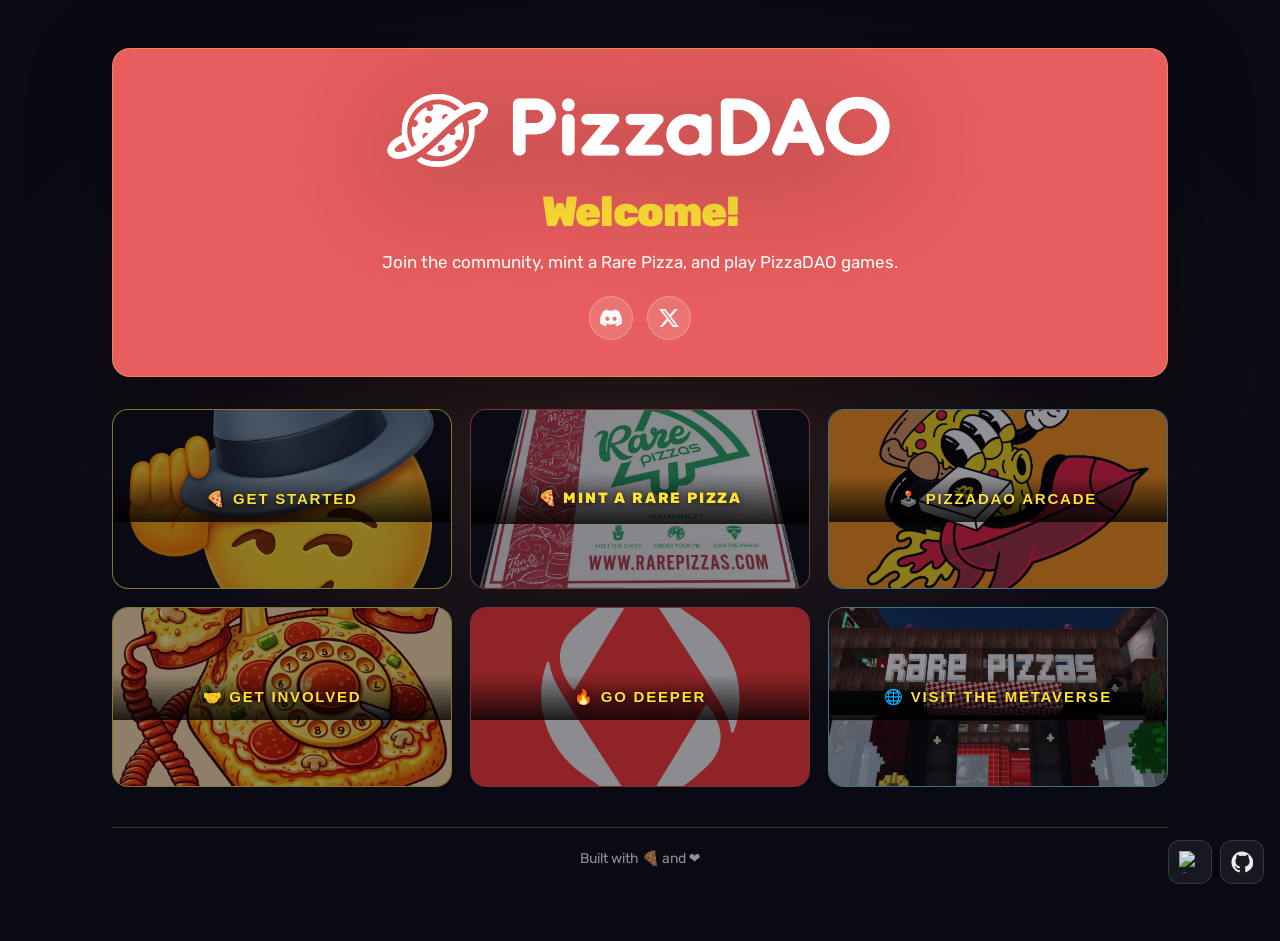
==== commit a7cda14d: "Revert "Add floating particles background animation" This reverts commit 0ecec70ba2a459050cc231a4007" ====
--- a/index.html
+++ b/index.html
@@ -69,20 +69,7 @@
         border-radius: 10px;
       }
 
-      /* Floating particles canvas */
-      #particles {
-        position: fixed;
-        top: 0;
-        left: 0;
-        width: 100%;
-        height: 100%;
-        z-index: 0;
-        pointer-events: none;
-      }
-
       .wrap {
-        position: relative;
-        z-index: 1;
         max-width: 1100px;
         margin: 0 auto;
         padding: 48px 22px 72px;
@@ -550,7 +537,6 @@
   </head>
 
   <body>
-    <canvas id="particles"></canvas>
     <div class="wrap">
       <header>
         <img class="logo" src="images/logo.png" alt="PizzaDAO" />
@@ -842,89 +828,5 @@
       renderSection("modal-involve-grid", GET_INVOLVED);
       renderSection("modal-metaverse-grid", METAVERSE);
     </script>
-
-    <script>
-      (function () {
-        var reducedMotion = window.matchMedia("(prefers-reduced-motion: reduce)").matches;
-        if (reducedMotion) return;
-
-        var canvas = document.getElementById("particles");
-        var ctx = canvas.getContext("2d");
-        var COUNT = 40;
-        var particles = [];
-
-        var COLORS = [
-          "rgba(255,225,53,",   // yellow
-          "rgba(232,93,93,",    // red
-          "rgba(125,211,232,",  // blue
-        ];
-
-        function resize() {
-          canvas.width = window.innerWidth;
-          canvas.height = window.innerHeight;
-        }
-        resize();
-        window.addEventListener("resize", resize);
-
-        function createParticle(randomY) {
-          var isPizza = Math.random() < 1 / 6;
-          return {
-            x: Math.random() * canvas.width,
-            y: randomY ? Math.random() * canvas.height : canvas.height + 10,
-            speed: 0.15 + Math.random() * 0.35,
-            sway: Math.random() * Math.PI * 2,
-            swaySpeed: 0.003 + Math.random() * 0.006,
-            swayAmp: 15 + Math.random() * 25,
-            color: COLORS[Math.floor(Math.random() * COLORS.length)],
-            opacity: 0.15 + Math.random() * 0.20,
-            size: isPizza ? 0 : 2 + Math.random() * 3,
-            isPizza: isPizza,
-            emojiSize: isPizza ? 14 + Math.random() * 6 : 0,
-          };
-        }
-
-        for (var i = 0; i < COUNT; i++) {
-          particles.push(createParticle(true));
-        }
-
-        function draw() {
-          ctx.clearRect(0, 0, canvas.width, canvas.height);
-
-          for (var i = 0; i < particles.length; i++) {
-            var p = particles[i];
-
-            p.y -= p.speed;
-            p.sway += p.swaySpeed;
-            var xOffset = Math.sin(p.sway) * p.swayAmp;
-
-            if (p.y < -30) {
-              particles[i] = createParticle(false);
-              continue;
-            }
-
-            var drawX = p.x + xOffset;
-
-            if (p.isPizza) {
-              ctx.globalAlpha = p.opacity;
-              ctx.font = p.emojiSize + "px serif";
-              ctx.fillText("\uD83C\uDF55", drawX, p.y);
-            } else {
-              ctx.beginPath();
-              ctx.arc(drawX, p.y, p.size, 0, Math.PI * 2);
-              ctx.fillStyle = p.color + p.opacity + ")";
-              ctx.shadowColor = p.color + "0.4)";
-              ctx.shadowBlur = 6;
-              ctx.fill();
-              ctx.shadowBlur = 0;
-            }
-          }
-
-          ctx.globalAlpha = 1;
-          requestAnimationFrame(draw);
-        }
-
-        requestAnimationFrame(draw);
-      })();
-    </script>
   </body>
 </html>
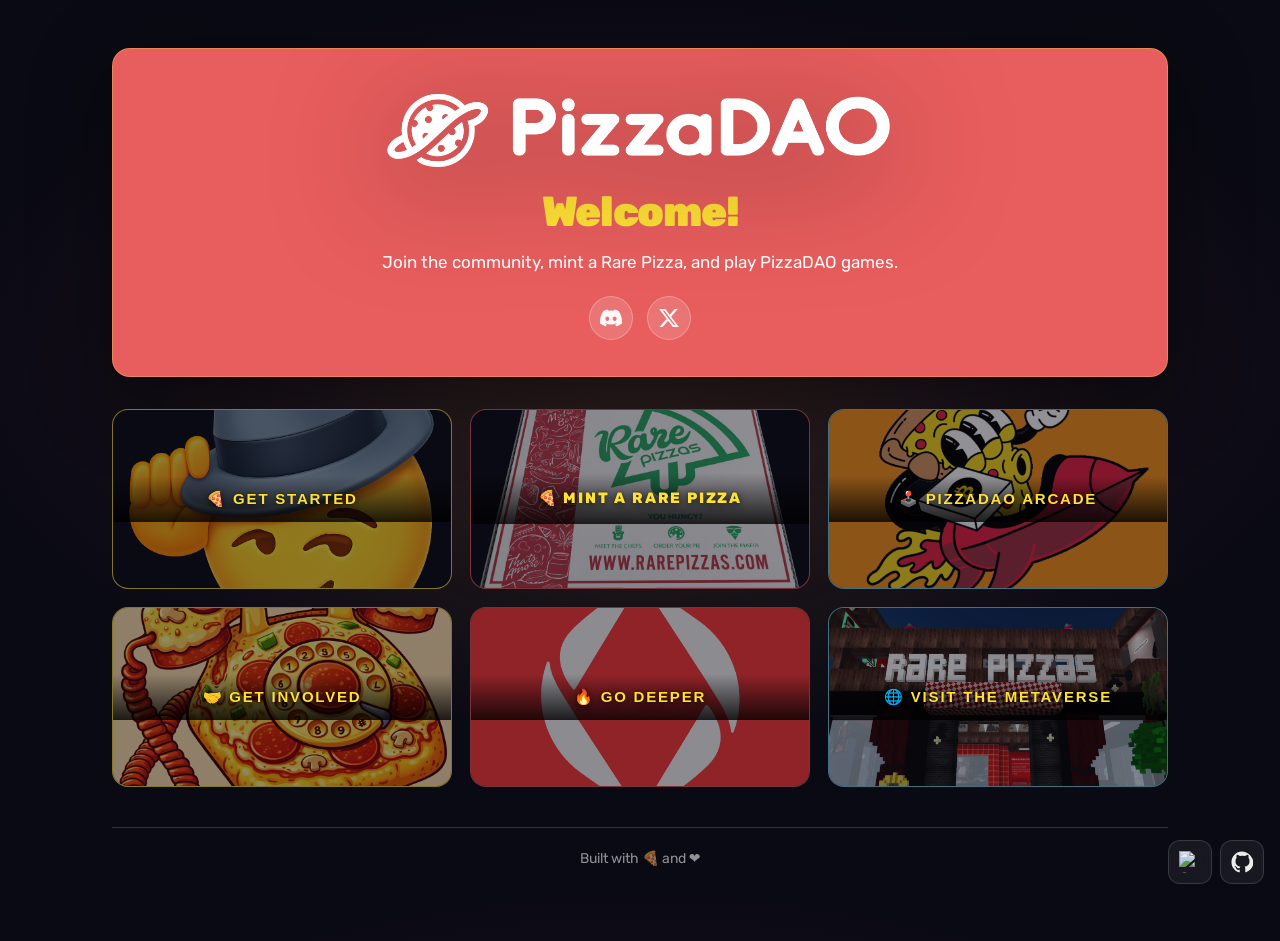
==== commit fac9c43c: "Extract CSS/JS, self-host font, add accessibility & visual polish - Extract inline CSS → styles.css," ====
--- a/index.html
+++ b/index.html
@@ -15,525 +15,12 @@
       content="Join the community, mint a Rare Pizza, and play PizzaDAO games."
     />
     <meta property="og:type" content="website" />
+    <meta property="og:image" content="images/logo.png" />
 
-    <link rel="preconnect" href="https://fonts.googleapis.com" />
-    <link rel="preconnect" href="https://fonts.gstatic.com" crossorigin />
-    <link href="https://fonts.googleapis.com/css2?family=Rubik:wght@400;500;600;700;800;900&display=swap" rel="stylesheet" />
+    <link rel="icon" type="image/png" href="images/logo.png" />
+    <meta name="theme-color" content="#0a0a14" />
 
-    <style>
-      :root {
-        --bg: #0a0a14;
-        --text: rgba(255, 255, 255, 0.92);
-        --muted: rgba(255, 255, 255, 0.68);
-        --stroke: rgba(255, 255, 255, 0.12);
-        --shadow: 0 20px 80px rgba(0, 0, 0, 0.45);
-        --radius: 18px;
-        --pizza-yellow: #FFE135;
-        --pizza-red: #E85D5D;
-        --pizza-blue: #7DD3E8;
-        --accent: #E85D5D;
-      }
-
-      * {
-        box-sizing: border-box;
-      }
-      html,
-      body {
-        height: 100%;
-      }
-      body {
-        margin: 0;
-        font-family: 'Rubik', ui-sans-serif, system-ui, -apple-system, Segoe UI, Roboto,
-          Helvetica, Arial, "Apple Color Emoji", "Segoe UI Emoji";
-        color: var(--text);
-        background: var(--bg);
-        background-image:
-          radial-gradient(ellipse 80% 60% at 50% 40%, rgba(232,93,93,0.10) 0%, transparent 70%),
-          radial-gradient(ellipse 60% 50% at 50% 50%, rgba(255,225,53,0.06) 0%, transparent 65%);
-
-        /* ✅ NEW: smoother overall type + scale */
-        font-size: 16px;
-        line-height: 1.55;
-        -webkit-font-smoothing: antialiased;
-        text-rendering: optimizeLegibility;
-      }
-
-      a {
-        color: inherit;
-        text-decoration: none;
-      }
-      a:focus-visible,
-      button:focus-visible {
-        outline: 3px solid rgba(255, 225, 53, 0.55);
-        outline-offset: 2px;
-        border-radius: 10px;
-      }
-
-      .wrap {
-        max-width: 1100px;
-        margin: 0 auto;
-        padding: 48px 22px 72px;
-      }
-
-      header {
-        display: grid;
-        gap: 14px;
-        padding: 36px 28px;
-        border: 1px solid rgba(255,225,53,0.3);
-        background: #E85D5D;
-        border-radius: var(--radius);
-        box-shadow: var(--shadow);
-        position: relative;
-        overflow: hidden;
-        text-align: center;
-        justify-items: center;
-      }
-
-      .logo {
-        width: min(520px, 90%);
-        height: auto;
-        margin: 4px 0 2px;
-        filter: drop-shadow(0 18px 60px rgba(0, 0, 0, 0.55));
-      }
-
-      h1 {
-        margin: 0;
-        font-size: clamp(28px, 3.6vw, 42px);
-        font-weight: 900;
-        letter-spacing: -0.03em;
-        line-height: 1.08;
-        color: var(--pizza-yellow);
-      }
-
-      .sub {
-        margin: 0;
-        color: rgba(255, 255, 255, 1);
-        font-size: 17px;
-        line-height: 1.55;
-        max-width: 72ch;
-      }
-
-      /* Social icon links */
-      .socials {
-        display: flex;
-        gap: 14px;
-        margin-top: 6px;
-        justify-content: center;
-      }
-      .social-icon {
-        width: 44px;
-        height: 44px;
-        display: flex;
-        align-items: center;
-        justify-content: center;
-        border-radius: 50%;
-        background: rgba(255, 255, 255, 0.15);
-        border: 1px solid rgba(255, 255, 255, 0.25);
-        transition: transform 120ms ease, background 120ms ease,
-          border-color 120ms ease;
-      }
-      .social-icon svg {
-        width: 22px;
-        height: 22px;
-        opacity: 0.95;
-      }
-      .social-icon:hover {
-        transform: translateY(-2px);
-        background: rgba(255, 255, 255, 0.25);
-        border-color: var(--pizza-yellow);
-      }
-
-      main {
-        margin-top: 32px;
-      }
-
-      .grid {
-        display: grid;
-        gap: 14px;
-        grid-template-columns: repeat(1, minmax(0, 1fr));
-      }
-      @media (min-width: 700px) {
-        .grid {
-          grid-template-columns: repeat(2, minmax(0, 1fr));
-        }
-      }
-      @media (min-width: 980px) {
-        .grid {
-          grid-template-columns: repeat(3, minmax(0, 1fr));
-        }
-      }
-
-      .card {
-        border-radius: var(--radius);
-        border: 1px solid var(--stroke);
-        background: linear-gradient(
-          180deg,
-          rgba(255, 255, 255, 0.07),
-          rgba(255, 255, 255, 0.03)
-        );
-        box-shadow: 0 18px 60px rgba(0, 0, 0, 0.35);
-        overflow: hidden;
-        transition: transform 140ms ease, border-color 140ms ease,
-          background 140ms ease, box-shadow 140ms ease;
-        display: grid;
-        grid-template-columns: 110px 1fr;
-        gap: 14px;
-        padding: 14px;
-        align-items: center;
-        min-height: 132px;
-      }
-
-      /* ✅ UPDATED: hover outline becomes red */
-      .card:hover {
-        transform: translateY(-2px);
-        border-color: var(--accent);
-        background: linear-gradient(
-          180deg,
-          rgba(255, 255, 255, 0.09),
-          rgba(255, 255, 255, 0.04)
-        );
-        box-shadow: 0 20px 70px rgba(0, 0, 0, 0.42);
-      }
-
-      .thumb {
-        width: 110px;
-        height: 110px;
-        border-radius: 16px;
-        overflow: hidden;
-        border: 1px solid rgba(255, 255, 255, 0.14);
-        background: rgba(0, 0, 0, 0.25);
-        flex: 0 0 auto;
-      }
-      .thumb img {
-        width: 100%;
-        height: 100%;
-        object-fit: cover;
-        display: block;
-        filter: saturate(1.05) contrast(1.05);
-      }
-
-      .cardBody {
-        min-width: 0;
-      }
-
-      .titleRow {
-        display: flex;
-        align-items: center;
-        justify-content: space-between;
-        gap: 10px;
-      }
-
-      .title {
-        margin: 0;
-        font-size: 17px;
-        font-weight: 700;
-        letter-spacing: -0.015em;
-        line-height: 1.2;
-      }
-
-      .meta {
-        margin-top: 7px;
-        color: var(--muted);
-
-        /* ✅ NEW: better type scale */
-        font-size: 14px;
-        line-height: 1.45;
-      }
-
-      footer {
-        margin-top: 40px;
-        color: rgba(255, 255, 255, 0.55);
-        font-size: 14px;
-        text-align: center;
-        padding-top: 20px;
-        border-top: 1px solid rgba(255, 225, 53, 0.2);
-      }
-
-      code {
-        font-family: ui-monospace, SFMono-Regular, Menlo, Monaco, Consolas,
-          "Liberation Mono", "Courier New", monospace;
-        font-size: 0.95em;
-      }
-
-      /* --- ✅ NEW: GitHub corner link --- */
-      /* --- ✅ NEW: Sheets corner link (left of GitHub) --- */
-.sheets-link {
-  position: fixed;
-  bottom: 16px;
-  right: 68px; /* 16 + 44 + 8 gap => sits left of github */
-  z-index: 1000;
-
-  width: 44px;
-  height: 44px;
-  border-radius: 12px;
-
-  display: flex;
-  align-items: center;
-  justify-content: center;
-
-  background: rgba(255, 255, 255, 0.06);
-  border: 1px solid rgba(255, 255, 255, 0.14);
-  backdrop-filter: blur(6px);
-
-  transition: transform 120ms ease, border-color 120ms ease,
-    background 120ms ease;
-}
-
-.sheets-link:hover {
-  transform: translateY(-2px);
-  border-color: var(--accent);
-  background: rgba(255, 255, 255, 0.1);
-}
-
-/* Use an IMG so we can pull from simpleicons */
-.sheets-link img {
-  width: 22px;
-  height: 22px;
-  opacity: 0.92;
-  display: block;
-}
-
-      .github-link {
-        position: fixed;
-        bottom: 16px;
-        right: 16px;
-        z-index: 1000;
-
-        width: 44px;
-        height: 44px;
-        border-radius: 12px;
-
-        display: flex;
-        align-items: center;
-        justify-content: center;
-
-        background: rgba(255, 255, 255, 0.06);
-        border: 1px solid rgba(255, 255, 255, 0.14);
-        backdrop-filter: blur(6px);
-
-        transition: transform 120ms ease, border-color 120ms ease,
-          background 120ms ease;
-      }
-
-      .github-link:hover {
-        transform: translateY(-2px);
-        border-color: var(--accent);
-        background: rgba(255, 255, 255, 0.1);
-      }
-
-      .github-link svg {
-        width: 22px;
-        height: 22px;
-        fill: white;
-        opacity: 0.92;
-      }
-
-      /* --- Modal styles --- */
-      .modal-overlay {
-        display: none;
-        position: fixed;
-        inset: 0;
-        z-index: 2000;
-        background: rgba(0, 0, 0, 0.75);
-        backdrop-filter: blur(10px);
-        justify-content: center;
-        align-items: center;
-        padding: 24px;
-      }
-      .modal-overlay.open {
-        display: flex;
-      }
-      .modal {
-        background: linear-gradient(180deg, #1a1a24 0%, #111118 100%);
-        border: 1px solid rgba(255, 225, 53, 0.2);
-        border-radius: var(--radius);
-        box-shadow:
-          0 30px 100px rgba(0, 0, 0, 0.7),
-          0 0 60px rgba(255, 225, 53, 0.06),
-          inset 0 1px 0 rgba(255, 255, 255, 0.06);
-        max-width: 780px;
-        width: 100%;
-        padding: 32px 28px 28px;
-        position: relative;
-      }
-      .modal-close {
-        position: absolute;
-        top: 10px;
-        right: 12px;
-        width: 32px;
-        height: 32px;
-        display: flex;
-        align-items: center;
-        justify-content: center;
-        background: rgba(255, 255, 255, 0.06);
-        border: 1px solid rgba(255, 255, 255, 0.1);
-        border-radius: 50%;
-        color: var(--muted);
-        font-size: 18px;
-        cursor: pointer;
-        padding: 0;
-        line-height: 1;
-        transition: background 120ms ease, color 120ms ease;
-      }
-      .modal-close:hover {
-        color: var(--text);
-        background: rgba(255, 255, 255, 0.12);
-      }
-      .modal-title {
-        margin: 0 0 22px;
-        font-size: 22px;
-        font-weight: 900;
-        letter-spacing: 0.06em;
-        text-transform: uppercase;
-        text-align: center;
-        color: var(--pizza-yellow);
-      }
-      .modal-title::after {
-        content: "";
-        display: block;
-        width: 40px;
-        height: 3px;
-        background: var(--pizza-red);
-        border-radius: 2px;
-        margin: 10px auto 0;
-      }
-
-      /* Modal cards: vertical layout */
-      .modal .card {
-        grid-template-columns: 1fr;
-        grid-template-rows: auto 1fr;
-        text-align: center;
-        padding: 0;
-        min-height: auto;
-        border-color: rgba(255, 255, 255, 0.08);
-        background: linear-gradient(180deg, rgba(255,255,255,0.05) 0%, rgba(255,255,255,0.02) 100%);
-      }
-      .modal .card:hover {
-        border-color: var(--pizza-red);
-        background: linear-gradient(180deg, rgba(255,255,255,0.08) 0%, rgba(255,255,255,0.03) 100%);
-      }
-      .modal .thumb {
-        width: 100%;
-        height: 140px;
-        border-radius: 16px 16px 0 0;
-        border: none;
-        border-bottom: 1px solid rgba(255, 255, 255, 0.06);
-      }
-      .modal .cardBody {
-        padding: 14px 16px 16px;
-      }
-      .modal .titleRow {
-        justify-content: center;
-      }
-      .modal .title {
-        font-size: 16px;
-        font-weight: 800;
-      }
-      .modal .meta {
-        font-size: 13px;
-        margin-top: 6px;
-      }
-      .modal .grid {
-        grid-template-columns: repeat(1, minmax(0, 1fr));
-      }
-      @media (min-width: 600px) {
-        .modal .grid {
-          grid-template-columns: repeat(3, minmax(0, 1fr));
-        }
-      }
-
-      /* Arcade modal: wider for iframe */
-      .modal-arcade {
-        max-width: 960px;
-      }
-
-      /* Go Deeper modal: center 2 cards */
-      #modal-deeper-grid {
-        max-width: 520px;
-        margin: 0 auto;
-      }
-      @media (min-width: 600px) {
-        #modal-deeper-grid {
-          grid-template-columns: repeat(2, minmax(0, 1fr));
-          max-width: 740px;
-        }
-      }
-
-      .section-btn {
-        display: flex;
-        flex-direction: column;
-        align-items: center;
-        justify-content: flex-end;
-        gap: 0;
-        padding: 0;
-        border-radius: 16px;
-        border: 1px solid rgba(255, 225, 53, 0.4);
-        overflow: hidden;
-        position: relative;
-        min-height: 180px;
-        color: var(--pizza-yellow);
-        font-size: 15px;
-        font-weight: 800;
-        letter-spacing: 0.12em;
-        text-transform: uppercase;
-        cursor: pointer;
-        transition: transform 120ms ease, border-color 120ms ease,
-          box-shadow 120ms ease;
-        text-decoration: none;
-        background: #0a0a14;
-      }
-      .section-btn .btn-img {
-        position: absolute;
-        inset: 0;
-        width: 100%;
-        height: 100%;
-        object-fit: cover;
-        opacity: 0.55;
-        transition: opacity 200ms ease;
-      }
-      .section-btn .btn-label {
-        position: relative;
-        z-index: 1;
-        padding: 14px 16px;
-        width: 100%;
-        text-align: center;
-        background: linear-gradient(0deg, rgba(0,0,0,0.8) 0%, transparent 100%);
-        text-shadow: 0 2px 8px rgba(0,0,0,0.7), 0 0 2px rgba(0,0,0,0.5);
-      }
-      .section-btn:hover {
-        transform: translateY(-2px);
-        border-color: rgba(255, 225, 53, 0.65);
-        box-shadow: 0 12px 40px rgba(0, 0, 0, 0.5);
-      }
-      .section-btn:hover .btn-img {
-        opacity: 0.7;
-      }
-
-      /* Accent border color variants */
-      .section-btn.accent-yellow { border-color: rgba(255,225,53,0.5); }
-      .section-btn.accent-yellow:hover { border-color: rgba(255,225,53,0.8); }
-      .section-btn.accent-red { border-color: rgba(232,93,93,0.5); }
-      .section-btn.accent-red:hover { border-color: rgba(232,93,93,0.8); }
-      .section-btn.accent-blue { border-color: rgba(125,211,232,0.5); }
-      .section-btn.accent-blue:hover { border-color: rgba(125,211,232,0.8); }
-
-      /* Button grid */
-      .btn-row {
-        display: grid;
-        gap: 18px;
-        grid-template-columns: repeat(2, 1fr);
-      }
-      @media (min-width: 700px) {
-        .btn-row {
-          grid-template-columns: repeat(3, 1fr);
-        }
-      }
-      .btn-row .section-btn {
-        justify-content: center;
-        text-align: center;
-        width: 100%;
-      }
-    </style>
+    <link rel="stylesheet" href="styles.css" />
   </head>
 
   <body>
@@ -558,7 +45,7 @@
 
       <main>
         <div class="btn-row">
-          <button class="section-btn accent-yellow" onclick="document.getElementById('modal-start').classList.add('open')">
+          <button class="section-btn accent-yellow" data-modal="modal-start">
             <img class="btn-img" src="images/join-pizzadao.png" alt="" loading="lazy" />
             <span class="btn-label">🍕 Get Started</span>
           </button>
@@ -566,19 +53,19 @@
             <img class="btn-img" src="images/rare-pizzas.png" alt="" loading="lazy" />
             <span class="btn-label">🍕 Mint a Rare Pizza</span>
           </a>
-          <button class="section-btn accent-blue" onclick="document.getElementById('arcade-iframe').src='https://c-r-x-s-s.github.io/PizzaDAO-Arcade/';document.getElementById('modal-arcade').classList.add('open')">
+          <button class="section-btn accent-blue" data-modal="modal-arcade">
             <img class="btn-img" src="images/bitcoin-blastoff.png" alt="" loading="lazy" />
             <span class="btn-label">🕹️ PizzaDAO Arcade</span>
           </button>
-          <button class="section-btn accent-yellow" onclick="document.getElementById('modal-involve').classList.add('open')">
+          <button class="section-btn accent-yellow" data-modal="modal-involve">
             <img class="btn-img" src="images/community-call.png" alt="" loading="lazy" />
             <span class="btn-label">🤝 Get Involved</span>
           </button>
-          <button class="section-btn accent-red" onclick="document.getElementById('modal-deeper').classList.add('open')">
+          <button class="section-btn accent-red" data-modal="modal-deeper">
             <img class="btn-img" src="images/ens.png" alt="" loading="lazy" />
             <span class="btn-label">🔥 Go Deeper</span>
           </button>
-          <button class="section-btn accent-blue" onclick="document.getElementById('modal-metaverse').classList.add('open')">
+          <button class="section-btn accent-blue" data-modal="modal-metaverse">
             <img class="btn-img" src="images/voxels-pizzeria.jpeg" alt="" loading="lazy" />
             <span class="btn-label">🌐 Visit the Metaverse</span>
           </button>
@@ -587,68 +74,67 @@
         <footer>Built with 🍕 and ❤️</footer>
       </main>
     </div>
-    
+
     <!-- Modal: PizzaDAO Arcade -->
-    <div class="modal-overlay" id="modal-arcade" onclick="if(event.target===this){this.classList.remove('open');this.querySelector('iframe').src='about:blank'}">
-      <div class="modal modal-arcade">
-        <button class="modal-close" onclick="var m=document.getElementById('modal-arcade');m.classList.remove('open');m.querySelector('iframe').src='about:blank'">&times;</button>
-        <h3 class="modal-title">PizzaDAO Arcade</h3>
+    <div class="modal-overlay" id="modal-arcade">
+      <div class="modal modal-arcade" role="dialog" aria-modal="true" aria-labelledby="modal-arcade-title">
+        <button class="modal-close" aria-label="Close modal">&times;</button>
+        <h3 class="modal-title" id="modal-arcade-title">PizzaDAO Arcade</h3>
         <iframe id="arcade-iframe" src="about:blank" allow="autoplay" style="width:100%;height:70vh;border:none;border-radius:12px;background:#000"></iframe>
       </div>
     </div>
 
     <!-- Modal: Get Started -->
-    <div class="modal-overlay" id="modal-start" onclick="if(event.target===this)this.classList.remove('open')">
-      <div class="modal">
-        <button class="modal-close" onclick="document.getElementById('modal-start').classList.remove('open')">&times;</button>
-        <h3 class="modal-title">Get Started</h3>
+    <div class="modal-overlay" id="modal-start">
+      <div class="modal" role="dialog" aria-modal="true" aria-labelledby="modal-start-title">
+        <button class="modal-close" aria-label="Close modal">&times;</button>
+        <h3 class="modal-title" id="modal-start-title">Get Started</h3>
         <div class="grid" id="modal-start-grid"></div>
       </div>
     </div>
 
     <!-- Modal: Get Involved -->
-    <div class="modal-overlay" id="modal-involve" onclick="if(event.target===this)this.classList.remove('open')">
-      <div class="modal">
-        <button class="modal-close" onclick="document.getElementById('modal-involve').classList.remove('open')">&times;</button>
-        <h3 class="modal-title">Get Involved</h3>
+    <div class="modal-overlay" id="modal-involve">
+      <div class="modal" role="dialog" aria-modal="true" aria-labelledby="modal-involve-title">
+        <button class="modal-close" aria-label="Close modal">&times;</button>
+        <h3 class="modal-title" id="modal-involve-title">Get Involved</h3>
         <div class="grid" id="modal-involve-grid"></div>
       </div>
     </div>
 
     <!-- Modal: Go Deeper -->
-    <div class="modal-overlay" id="modal-deeper" onclick="if(event.target===this)this.classList.remove('open')">
-      <div class="modal">
-        <button class="modal-close" onclick="document.getElementById('modal-deeper').classList.remove('open')">&times;</button>
-        <h3 class="modal-title">Go Deeper</h3>
+    <div class="modal-overlay" id="modal-deeper">
+      <div class="modal" role="dialog" aria-modal="true" aria-labelledby="modal-deeper-title">
+        <button class="modal-close" aria-label="Close modal">&times;</button>
+        <h3 class="modal-title" id="modal-deeper-title">Go Deeper</h3>
         <div class="grid" id="modal-deeper-grid"></div>
       </div>
     </div>
 
     <!-- Modal: Metaverse -->
-    <div class="modal-overlay" id="modal-metaverse" onclick="if(event.target===this)this.classList.remove('open')">
-      <div class="modal">
-        <button class="modal-close" onclick="document.getElementById('modal-metaverse').classList.remove('open')">&times;</button>
-        <h3 class="modal-title">Enter the Metaverse</h3>
+    <div class="modal-overlay" id="modal-metaverse">
+      <div class="modal" role="dialog" aria-modal="true" aria-labelledby="modal-metaverse-title">
+        <button class="modal-close" aria-label="Close modal">&times;</button>
+        <h3 class="modal-title" id="modal-metaverse-title">Enter the Metaverse</h3>
         <div class="grid" id="modal-metaverse-grid"></div>
       </div>
     </div>
 
-    <!-- ✅ NEW: Bottom-right Google Sheets link (left of GitHub) -->
-<a
-  class="sheets-link"
-  href="https://docs.google.com/spreadsheets/d/1_r-OKdLUcJWGN17a2H8FPi5zUq9yoNadJpGyVoFY5ro/edit?gid=0#gid=0"
-  target="_blank"
-  rel="noreferrer"
-  aria-label="Open Google Sheets"
->
-  <img
-    src="https://cdn.simpleicons.org/googlesheets/ffffff"
-    alt="Google Sheets"
-  />
-</a>
+    <!-- Bottom-right Google Sheets link -->
+    <a
+      class="sheets-link"
+      href="https://docs.google.com/spreadsheets/d/1_r-OKdLUcJWGN17a2H8FPi5zUq9yoNadJpGyVoFY5ro/edit?gid=0#gid=0"
+      target="_blank"
+      rel="noreferrer"
+      aria-label="Open Google Sheets"
+    >
+      <img
+        src="https://cdn.simpleicons.org/googlesheets/ffffff"
+        alt="Google Sheets"
+      />
+    </a>
 
-
-    <!-- ✅ NEW: Bottom-right GitHub link -->
+    <!-- Bottom-right GitHub link -->
     <a
       class="github-link"
       href="https://github.com/PizzaDAO/pizzadao-landing-page"
@@ -663,170 +149,6 @@
       </svg>
     </a>
 
-    <script>
-      const DEFAULT_THUMBNAIL =
-        "https://pbs.twimg.com/profile_images/1960434112029745152/eiqMx2L2_400x400.jpg";
-
-      const THUMBS = {
-        MOLTO_BENNY_ROUTE: "images/molto-benny-route.jpeg",
-        PIZZA_CHEF: "images/pizza-chef.jpeg",
-        BITCOIN_BLASTOFF: "images/bitcoin-blastoff.png",
-        SUBMIT_PROPOSAL: "images/submit-proposal.png",
-        JOIN_PIZZADAO: "images/join-pizzadao.png",
-        RARE_PIZZAS: "images/rare-pizzas.png",
-        CREW_CALLS: "images/crew-calls.png",
-        PIZZA_MAP: "images/pizza-map.png",
-        GITHUB: "images/github.png",
-        ENS: "images/ens.png",
-        COMMUNITY_CALL: "images/community-call.png",
-        VOXELS_PIZZERIA: "images/voxels-pizzeria.jpeg",
-        VOXELS_GALLERY: "images/voxels-gallery.jpeg",
-        ONCYBER: "images/oncyber.jpeg",
-      };
-
-      const START_HERE = [
-        {
-          name: "Claim Your Pizza Mafia Name",
-          url: "https://pizzadao.org",
-          description: "What's your favorite pizza topping + mafia movie?",
-          icon: "🍕",
-          thumbnail: THUMBS.JOIN_PIZZADAO,
-        },
-        {
-          name: "Global Pizza Party Map",
-          url: "https://map.pizzadao.xyz",
-          description: "See all the cities we host the Global Pizza Party in.",
-          icon: "🗺️",
-          thumbnail: THUMBS.PIZZA_MAP,
-        },
-        {
-          name: "Plan a Pizza Party",
-          url: "https://rsv.pizza/gpp",
-          description: "Host a Global Pizza Party in your city!",
-          icon: "🎉",
-        },
-      ];
-
-      const GAMES = [
-        {
-          name: "Pizza Chef",
-          url: "https://pizzachef.bolt.host",
-          description: "Fast arcade lane action. Cook, serve, and chase streaks.",
-          icon: "👨‍🍳",
-          thumbnail: THUMBS.PIZZA_CHEF,
-        },
-        {
-          name: "Molto Benny's Delivery Route",
-          url: "https://pizzadao.github.io/moltobennydelivery/",
-          description: "Plan the route. Deliver the pies. Speedrun the planet.",
-          icon: "🛵",
-          thumbnail: THUMBS.MOLTO_BENNY_ROUTE,
-        },
-        {
-          name: "Bitcoin Pizza Blastoff",
-          url: "https://c-r-x-s-s.github.io/Bitcoin-Pizza-Blastoff/",
-          description:
-            "Retro blastoff vibes — dodge, boost, and send the slice.",
-          icon: "🚀",
-          thumbnail: THUMBS.BITCOIN_BLASTOFF,
-        },
-      ];
-
-      const GET_INVOLVED = [
-        {
-          name: "Community Call",
-          url: "https://discord.pizzadao.xyz",
-          description: "Every Sunday on our Discord at 1pm ET.",
-          icon: "☎️",
-          thumbnail: THUMBS.COMMUNITY_CALL,
-        },
-        {
-          name: "Join a Crew Call",
-          url: "https://calendar.pizzadao.xyz",
-          description: "Come see what we're working on during the week!",
-          icon: "📅",
-          thumbnail: THUMBS.CREW_CALLS,
-        },
-        {
-          name: "Contribute to Our Projects",
-          url: "https://pizzadao.org/tech/projects",
-          description: "See what we're building and jump in!",
-          icon: "🔧",
-          thumbnail: THUMBS.GITHUB,
-        },
-      ];
-
-      const GET_DEEPER = [
-        {
-          name: "Submit a Proposal",
-          url: "https://propose.pizzadao.xyz",
-          description: "Need pizza for an event?",
-          icon: "📝",
-          thumbnail: THUMBS.SUBMIT_PROPOSAL,
-        },
-        {
-          name: "Claim PizzaDAO ENS",
-          url: "https://pizzadao.namespace.ninja/",
-          description: "Claimable by Rare Pizzas NFT holders.",
-          icon: "🚀",
-          thumbnail: THUMBS.ENS,
-        },
-      ];
-
-      // ✅ NEW: Metaverse section cards
-      const METAVERSE = [
-        {
-          name: "Birthday Gallery",
-          url: "http://oncyber.com/pizzadao",
-          description: "Explore the history of PizzaDAO in this gallery we built for our 4th birthday.",
-          icon: "🏛️",
-          thumbnail: THUMBS.ONCYBER,
-        },
-        {
-          name: "Metaverse Pizzeria",
-          url: "https://www.cryptovoxels.com/play?coords=W@192W,251N",
-          description: "Hungry? Grab a slice at our first shop in the metaverse.",
-          icon: "🍕",
-          thumbnail: THUMBS.VOXELS_PIZZERIA,
-        },
-        {
-          name: "Art Gallery",
-          url: "https://www.cryptovoxels.com/play?coords=E@153W,346N",
-          description: "The finest works of pizza art, curated from all corners of the metaverse.",
-          icon: "🎨",
-          thumbnail: THUMBS.VOXELS_GALLERY,
-        },
-      ];
-      function cardHTML(c) {
-        const thumb = c.thumbnail || DEFAULT_THUMBNAIL;
-
-        return `
-          <a class="card" href="${c.url}" target="_blank" rel="noreferrer" aria-label="Open ${c.name}">
-            <div class="thumb" aria-hidden="true">
-              <img src="${thumb}" alt="${c.name} thumbnail" loading="lazy" />
-            </div>
-
-            <div class="cardBody">
-              <div class="titleRow">
-                <h2 class="title">${c.icon ? `${c.icon} ` : ""}${c.name}</h2>
-              </div>
-
-              <div class="meta">${c.description || ""}</div>
-            </div>
-          </a>
-        `;
-      }
-
-      function renderSection(id, cards) {
-        const el = document.getElementById(id);
-        if (!el) return;
-        el.innerHTML = cards.map(cardHTML).join("");
-      }
-
-      renderSection("modal-start-grid", START_HERE);
-      renderSection("modal-deeper-grid", GET_DEEPER);
-      renderSection("modal-involve-grid", GET_INVOLVED);
-      renderSection("modal-metaverse-grid", METAVERSE);
-    </script>
+    <script src="app.js"></script>
   </body>
 </html>
--- a/styles.css
+++ b/styles.css
@@ -0,0 +1,580 @@
+/* Self-hosted Rubik variable font (Latin + Latin-ext) */
+@font-face {
+  font-family: 'Rubik';
+  font-style: normal;
+  font-weight: 400 900;
+  font-display: swap;
+  src: url(fonts/rubik-latin-ext.woff2) format('woff2');
+  unicode-range: U+0100-02BA, U+02BD-02C5, U+02C7-02CC, U+02CE-02D7, U+02DD-02FF,
+    U+0304, U+0308, U+0329, U+1D00-1DBF, U+1E00-1E9F, U+1EF2-1EFF, U+2020,
+    U+20A0-20AB, U+20AD-20C0, U+2113, U+2C60-2C7F, U+A720-A7FF;
+}
+@font-face {
+  font-family: 'Rubik';
+  font-style: normal;
+  font-weight: 400 900;
+  font-display: swap;
+  src: url(fonts/rubik-latin.woff2) format('woff2');
+  unicode-range: U+0000-00FF, U+0131, U+0152-0153, U+02BB-02BC, U+02C6, U+02DA,
+    U+02DC, U+0304, U+0308, U+0329, U+2000-206F, U+20AC, U+2122, U+2191, U+2193,
+    U+2212, U+2215, U+FEFF, U+FFFD;
+}
+
+:root {
+  --bg: #0a0a14;
+  --text: rgba(255, 255, 255, 0.92);
+  --muted: rgba(255, 255, 255, 0.68);
+  --stroke: rgba(255, 255, 255, 0.12);
+  --shadow: 0 20px 80px rgba(0, 0, 0, 0.45);
+  --radius: 18px;
+  --pizza-yellow: #FFE135;
+  --pizza-red: #E85D5D;
+  --pizza-blue: #7DD3E8;
+  --accent: #E85D5D;
+}
+
+* {
+  box-sizing: border-box;
+}
+html,
+body {
+  height: 100%;
+}
+body {
+  margin: 0;
+  font-family: 'Rubik', ui-sans-serif, system-ui, -apple-system, Segoe UI, Roboto,
+    Helvetica, Arial, "Apple Color Emoji", "Segoe UI Emoji";
+  color: var(--text);
+  background: var(--bg);
+  background-image:
+    radial-gradient(ellipse 80% 60% at 50% 40%, rgba(232,93,93,0.10) 0%, transparent 70%),
+    radial-gradient(ellipse 60% 50% at 50% 50%, rgba(255,225,53,0.06) 0%, transparent 65%);
+  font-size: 16px;
+  line-height: 1.55;
+  -webkit-font-smoothing: antialiased;
+  text-rendering: optimizeLegibility;
+}
+
+a {
+  color: inherit;
+  text-decoration: none;
+}
+a:focus-visible,
+button:focus-visible {
+  outline: 3px solid rgba(255, 225, 53, 0.55);
+  outline-offset: 2px;
+  border-radius: 10px;
+}
+
+.wrap {
+  max-width: 1100px;
+  margin: 0 auto;
+  padding: 48px 22px 72px;
+}
+
+header {
+  display: grid;
+  gap: 14px;
+  padding: 36px 28px;
+  border: 1px solid rgba(255,225,53,0.3);
+  background: #E85D5D;
+  border-radius: var(--radius);
+  box-shadow: var(--shadow);
+  position: relative;
+  overflow: hidden;
+  text-align: center;
+  justify-items: center;
+}
+
+.logo {
+  width: min(520px, 90%);
+  height: auto;
+  margin: 4px 0 2px;
+  filter: drop-shadow(0 18px 60px rgba(0, 0, 0, 0.55));
+}
+
+h1 {
+  margin: 0;
+  font-size: clamp(28px, 3.6vw, 42px);
+  font-weight: 900;
+  letter-spacing: -0.03em;
+  line-height: 1.08;
+  color: var(--pizza-yellow);
+}
+
+.sub {
+  margin: 0;
+  color: rgba(255, 255, 255, 1);
+  font-size: 17px;
+  line-height: 1.55;
+  max-width: 72ch;
+}
+
+/* Social icon links */
+.socials {
+  display: flex;
+  gap: 14px;
+  margin-top: 6px;
+  justify-content: center;
+}
+.social-icon {
+  width: 44px;
+  height: 44px;
+  display: flex;
+  align-items: center;
+  justify-content: center;
+  border-radius: 50%;
+  background: rgba(255, 255, 255, 0.15);
+  border: 1px solid rgba(255, 255, 255, 0.25);
+  transition: transform 120ms ease, background 120ms ease,
+    border-color 120ms ease;
+}
+.social-icon svg {
+  width: 22px;
+  height: 22px;
+  opacity: 0.95;
+}
+.social-icon:hover {
+  transform: translateY(-2px);
+  background: rgba(255, 255, 255, 0.25);
+  border-color: var(--pizza-yellow);
+}
+
+main {
+  margin-top: 32px;
+}
+
+.grid {
+  display: grid;
+  gap: 14px;
+  grid-template-columns: repeat(1, minmax(0, 1fr));
+}
+@media (min-width: 700px) {
+  .grid {
+    grid-template-columns: repeat(2, minmax(0, 1fr));
+  }
+}
+@media (min-width: 980px) {
+  .grid {
+    grid-template-columns: repeat(3, minmax(0, 1fr));
+  }
+}
+
+.card {
+  border-radius: var(--radius);
+  border: 1px solid var(--stroke);
+  background: linear-gradient(
+    180deg,
+    rgba(255, 255, 255, 0.07),
+    rgba(255, 255, 255, 0.03)
+  );
+  box-shadow: 0 18px 60px rgba(0, 0, 0, 0.35);
+  overflow: hidden;
+  transition: transform 140ms ease, border-color 140ms ease,
+    background 140ms ease, box-shadow 140ms ease;
+  display: grid;
+  grid-template-columns: 110px 1fr;
+  gap: 14px;
+  padding: 14px;
+  align-items: center;
+  min-height: 132px;
+}
+
+.card:hover {
+  transform: translateY(-2px);
+  border-color: var(--accent);
+  background: linear-gradient(
+    180deg,
+    rgba(255, 255, 255, 0.09),
+    rgba(255, 255, 255, 0.04)
+  );
+  box-shadow: 0 20px 70px rgba(0, 0, 0, 0.42);
+}
+
+.thumb {
+  width: 110px;
+  height: 110px;
+  border-radius: 16px;
+  overflow: hidden;
+  border: 1px solid rgba(255, 255, 255, 0.14);
+  background: rgba(0, 0, 0, 0.25);
+  flex: 0 0 auto;
+}
+.thumb img {
+  width: 100%;
+  height: 100%;
+  object-fit: cover;
+  display: block;
+  filter: saturate(1.05) contrast(1.05);
+}
+
+.cardBody {
+  min-width: 0;
+}
+
+.titleRow {
+  display: flex;
+  align-items: center;
+  justify-content: space-between;
+  gap: 10px;
+}
+
+.title {
+  margin: 0;
+  font-size: 17px;
+  font-weight: 700;
+  letter-spacing: -0.015em;
+  line-height: 1.2;
+}
+
+.meta {
+  margin-top: 7px;
+  color: var(--muted);
+  font-size: 14px;
+  line-height: 1.45;
+}
+
+footer {
+  margin-top: 40px;
+  color: rgba(255, 255, 255, 0.55);
+  font-size: 14px;
+  text-align: center;
+  padding-top: 20px;
+  border-top: 1px solid rgba(255, 225, 53, 0.2);
+}
+
+code {
+  font-family: ui-monospace, SFMono-Regular, Menlo, Monaco, Consolas,
+    "Liberation Mono", "Courier New", monospace;
+  font-size: 0.95em;
+}
+
+/* Sheets corner link */
+.sheets-link {
+  position: fixed;
+  bottom: 16px;
+  right: 68px;
+  z-index: 1000;
+  width: 44px;
+  height: 44px;
+  border-radius: 12px;
+  display: flex;
+  align-items: center;
+  justify-content: center;
+  background: rgba(255, 255, 255, 0.06);
+  border: 1px solid rgba(255, 255, 255, 0.14);
+  backdrop-filter: blur(6px);
+  transition: transform 120ms ease, border-color 120ms ease,
+    background 120ms ease;
+}
+.sheets-link:hover {
+  transform: translateY(-2px);
+  border-color: var(--accent);
+  background: rgba(255, 255, 255, 0.1);
+}
+.sheets-link img {
+  width: 22px;
+  height: 22px;
+  opacity: 0.92;
+  display: block;
+}
+
+/* GitHub corner link */
+.github-link {
+  position: fixed;
+  bottom: 16px;
+  right: 16px;
+  z-index: 1000;
+  width: 44px;
+  height: 44px;
+  border-radius: 12px;
+  display: flex;
+  align-items: center;
+  justify-content: center;
+  background: rgba(255, 255, 255, 0.06);
+  border: 1px solid rgba(255, 255, 255, 0.14);
+  backdrop-filter: blur(6px);
+  transition: transform 120ms ease, border-color 120ms ease,
+    background 120ms ease;
+}
+.github-link:hover {
+  transform: translateY(-2px);
+  border-color: var(--accent);
+  background: rgba(255, 255, 255, 0.1);
+}
+.github-link svg {
+  width: 22px;
+  height: 22px;
+  fill: white;
+  opacity: 0.92;
+}
+
+/* --- Modal styles --- */
+.modal-overlay {
+  display: none;
+  position: fixed;
+  inset: 0;
+  z-index: 2000;
+  background: rgba(0, 0, 0, 0.75);
+  backdrop-filter: blur(10px);
+  justify-content: center;
+  align-items: center;
+  padding: 24px;
+}
+.modal-overlay.open {
+  display: flex;
+}
+.modal {
+  background: linear-gradient(180deg, #1a1a24 0%, #111118 100%);
+  border: 1px solid rgba(255, 225, 53, 0.2);
+  border-radius: var(--radius);
+  box-shadow:
+    0 30px 100px rgba(0, 0, 0, 0.7),
+    0 0 60px rgba(255, 225, 53, 0.06),
+    inset 0 1px 0 rgba(255, 255, 255, 0.06);
+  max-width: 780px;
+  width: 100%;
+  padding: 32px 28px 28px;
+  position: relative;
+}
+.modal-close {
+  position: absolute;
+  top: 10px;
+  right: 12px;
+  width: 32px;
+  height: 32px;
+  display: flex;
+  align-items: center;
+  justify-content: center;
+  background: rgba(255, 255, 255, 0.06);
+  border: 1px solid rgba(255, 255, 255, 0.1);
+  border-radius: 50%;
+  color: var(--muted);
+  font-size: 18px;
+  cursor: pointer;
+  padding: 0;
+  line-height: 1;
+  transition: background 120ms ease, color 120ms ease;
+}
+.modal-close:hover {
+  color: var(--text);
+  background: rgba(255, 255, 255, 0.12);
+}
+.modal-title {
+  margin: 0 0 22px;
+  font-size: 22px;
+  font-weight: 900;
+  letter-spacing: 0.06em;
+  text-transform: uppercase;
+  text-align: center;
+  color: var(--pizza-yellow);
+}
+.modal-title::after {
+  content: "";
+  display: block;
+  width: 40px;
+  height: 3px;
+  background: var(--pizza-red);
+  border-radius: 2px;
+  margin: 10px auto 0;
+}
+
+/* Modal cards: vertical layout */
+.modal .card {
+  grid-template-columns: 1fr;
+  grid-template-rows: auto 1fr;
+  text-align: center;
+  padding: 0;
+  min-height: auto;
+  border-color: rgba(255, 255, 255, 0.08);
+  background: linear-gradient(180deg, rgba(255,255,255,0.05) 0%, rgba(255,255,255,0.02) 100%);
+}
+.modal .card:hover {
+  border-color: var(--pizza-red);
+  background: linear-gradient(180deg, rgba(255,255,255,0.08) 0%, rgba(255,255,255,0.03) 100%);
+}
+.modal .thumb {
+  width: 100%;
+  height: 140px;
+  border-radius: 16px 16px 0 0;
+  border: none;
+  border-bottom: 1px solid rgba(255, 255, 255, 0.06);
+}
+.modal .cardBody {
+  padding: 14px 16px 16px;
+}
+.modal .titleRow {
+  justify-content: center;
+}
+.modal .title {
+  font-size: 16px;
+  font-weight: 800;
+}
+.modal .meta {
+  font-size: 13px;
+  margin-top: 6px;
+}
+.modal .grid {
+  grid-template-columns: repeat(1, minmax(0, 1fr));
+}
+@media (min-width: 600px) {
+  .modal .grid {
+    grid-template-columns: repeat(3, minmax(0, 1fr));
+  }
+}
+
+/* Arcade modal: wider for iframe */
+.modal-arcade {
+  max-width: 960px;
+}
+
+/* Go Deeper modal: center 2 cards */
+#modal-deeper-grid {
+  max-width: 520px;
+  margin: 0 auto;
+}
+@media (min-width: 600px) {
+  #modal-deeper-grid {
+    grid-template-columns: repeat(2, minmax(0, 1fr));
+    max-width: 740px;
+  }
+}
+
+.section-btn {
+  display: flex;
+  flex-direction: column;
+  align-items: center;
+  justify-content: flex-end;
+  gap: 0;
+  padding: 0;
+  border-radius: 16px;
+  border: 1px solid rgba(255, 225, 53, 0.4);
+  overflow: hidden;
+  position: relative;
+  min-height: 180px;
+  color: var(--pizza-yellow);
+  font-size: 15px;
+  font-weight: 800;
+  letter-spacing: 0.12em;
+  text-transform: uppercase;
+  cursor: pointer;
+  transition: transform 120ms ease, border-color 120ms ease,
+    box-shadow 120ms ease;
+  text-decoration: none;
+  background: #0a0a14;
+}
+.section-btn .btn-img {
+  position: absolute;
+  inset: 0;
+  width: 100%;
+  height: 100%;
+  object-fit: cover;
+  opacity: 0.55;
+  transition: opacity 200ms ease;
+}
+.section-btn .btn-label {
+  position: relative;
+  z-index: 1;
+  padding: 14px 16px;
+  width: 100%;
+  text-align: center;
+  background: linear-gradient(0deg, rgba(0,0,0,0.8) 0%, transparent 100%);
+  text-shadow: 0 2px 8px rgba(0,0,0,0.7), 0 0 2px rgba(0,0,0,0.5);
+}
+.section-btn:hover {
+  transform: translateY(-2px);
+  border-color: rgba(255, 225, 53, 0.65);
+  box-shadow: 0 12px 40px rgba(0, 0, 0, 0.5);
+}
+.section-btn:hover .btn-img {
+  opacity: 0.7;
+}
+
+/* Accent border color variants */
+.section-btn.accent-yellow { border-color: rgba(255,225,53,0.5); }
+.section-btn.accent-yellow:hover {
+  border-color: rgba(255,225,53,0.8);
+  box-shadow: 0 12px 40px rgba(0,0,0,0.5), 0 0 20px rgba(255,225,53,0.15);
+}
+.section-btn.accent-red { border-color: rgba(232,93,93,0.5); }
+.section-btn.accent-red:hover {
+  border-color: rgba(232,93,93,0.8);
+  box-shadow: 0 12px 40px rgba(0,0,0,0.5), 0 0 20px rgba(232,93,93,0.15);
+}
+.section-btn.accent-blue { border-color: rgba(125,211,232,0.5); }
+.section-btn.accent-blue:hover {
+  border-color: rgba(125,211,232,0.8);
+  box-shadow: 0 12px 40px rgba(0,0,0,0.5), 0 0 20px rgba(125,211,232,0.15);
+}
+
+/* Button grid */
+.btn-row {
+  display: grid;
+  gap: 18px;
+  grid-template-columns: repeat(2, 1fr);
+}
+@media (min-width: 700px) {
+  .btn-row {
+    grid-template-columns: repeat(3, 1fr);
+  }
+}
+.btn-row .section-btn {
+  justify-content: center;
+  text-align: center;
+  width: 100%;
+}
+
+/* --- Entrance animations --- */
+@keyframes fadeSlideUp {
+  from {
+    opacity: 0;
+    transform: translateY(16px);
+  }
+  to {
+    opacity: 1;
+    transform: translateY(0);
+  }
+}
+
+.btn-row .section-btn {
+  opacity: 0;
+  animation: fadeSlideUp 0.4s ease forwards;
+}
+.btn-row .section-btn:nth-child(1) { animation-delay: 0ms; }
+.btn-row .section-btn:nth-child(2) { animation-delay: 70ms; }
+.btn-row .section-btn:nth-child(3) { animation-delay: 140ms; }
+.btn-row .section-btn:nth-child(4) { animation-delay: 210ms; }
+.btn-row .section-btn:nth-child(5) { animation-delay: 280ms; }
+.btn-row .section-btn:nth-child(6) { animation-delay: 350ms; }
+
+@media (prefers-reduced-motion: reduce) {
+  .btn-row .section-btn {
+    opacity: 1;
+    animation: none;
+  }
+}
+
+/* --- Loading shimmer for button images --- */
+@keyframes shimmer {
+  0% { background-position: -200% 0; }
+  100% { background-position: 200% 0; }
+}
+
+.section-btn::before {
+  content: "";
+  position: absolute;
+  inset: 0;
+  z-index: 0;
+  background: linear-gradient(
+    90deg,
+    rgba(255,255,255,0.03) 25%,
+    rgba(255,255,255,0.08) 50%,
+    rgba(255,255,255,0.03) 75%
+  );
+  background-size: 200% 100%;
+  animation: shimmer 1.8s ease-in-out infinite;
+}
+
+.section-btn.img-loaded::before {
+  display: none;
+}
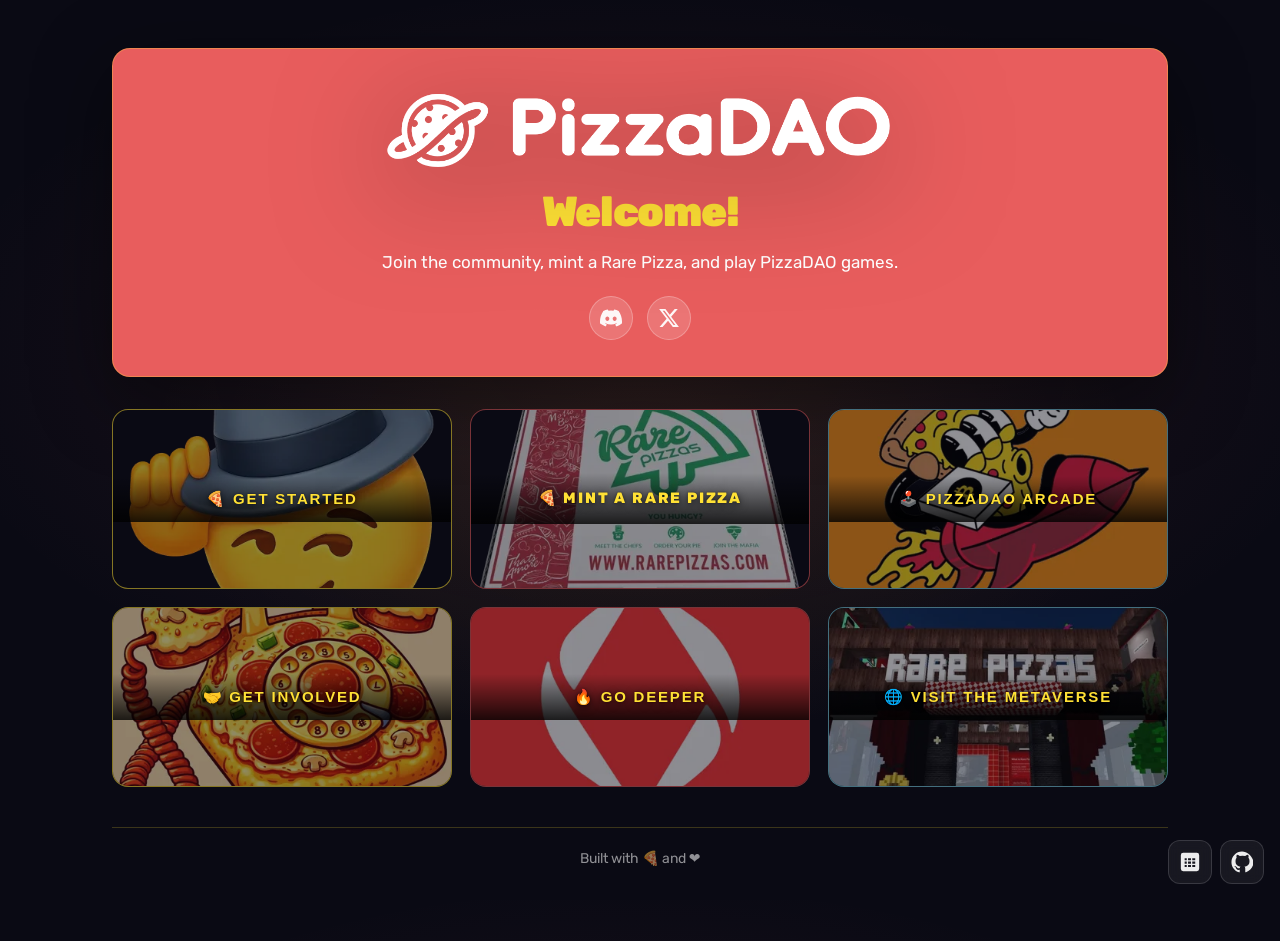
==== commit 5fe2cb0f: "SEO, performance, accessibility, and UX polish - Convert all images to WebP (5.2 MB → 296 KB, 94% re" ====
--- a/index.html
+++ b/index.html
@@ -15,18 +15,40 @@
       content="Join the community, mint a Rare Pizza, and play PizzaDAO games."
     />
     <meta property="og:type" content="website" />
-    <meta property="og:image" content="images/logo.png" />
+    <meta property="og:image" content="https://pizzadao-landing-page.vercel.app/images/og-image.png" />
+    <meta property="og:url" content="https://pizzadao-landing-page.vercel.app/" />
+
+    <meta name="twitter:card" content="summary_large_image" />
+    <meta name="twitter:site" content="@pizza_dao" />
+    <meta name="twitter:title" content="PizzaDAO — Welcome!" />
+    <meta name="twitter:description" content="Join the community, mint a Rare Pizza, and play PizzaDAO games." />
+    <meta name="twitter:image" content="https://pizzadao-landing-page.vercel.app/images/og-image.png" />
 
     <link rel="icon" type="image/png" href="images/logo.png" />
+    <link rel="canonical" href="https://pizzadao-landing-page.vercel.app/" />
     <meta name="theme-color" content="#0a0a14" />
 
     <link rel="stylesheet" href="styles.css" />
+
+    <script type="application/ld+json">
+    {
+      "@context": "https://schema.org",
+      "@type": "Organization",
+      "name": "PizzaDAO",
+      "url": "https://pizzadao-landing-page.vercel.app/",
+      "logo": "https://pizzadao-landing-page.vercel.app/images/logo.png",
+      "sameAs": [
+        "https://x.com/pizza_dao",
+        "https://discord.pizzadao.xyz"
+      ]
+    }
+    </script>
   </head>
 
   <body>
     <div class="wrap">
       <header>
-        <img class="logo" src="images/logo.png" alt="PizzaDAO" />
+        <img class="logo" src="images/logo.png" alt="PizzaDAO" width="980" height="160" fetchpriority="high" />
 
         <h1>Welcome!</h1>
         <p class="sub">
@@ -35,10 +57,10 @@
 
         <div class="socials">
           <a href="https://discord.pizzadao.xyz" target="_blank" rel="noreferrer" aria-label="Join Discord" class="social-icon">
-            <svg viewBox="0 0 24 24" fill="white"><path d="M20.317 4.37a19.791 19.791 0 0 0-4.885-1.515.074.074 0 0 0-.079.037c-.21.375-.444.864-.608 1.25a18.27 18.27 0 0 0-5.487 0 12.64 12.64 0 0 0-.617-1.25.077.077 0 0 0-.079-.037A19.736 19.736 0 0 0 3.677 4.37a.07.07 0 0 0-.032.027C.533 9.046-.32 13.58.099 18.057a.082.082 0 0 0 .031.057 19.9 19.9 0 0 0 5.993 3.03.078.078 0 0 0 .084-.028 14.09 14.09 0 0 0 1.226-1.994.076.076 0 0 0-.041-.106 13.107 13.107 0 0 1-1.872-.892.077.077 0 0 1-.008-.128 10.2 10.2 0 0 0 .372-.292.074.074 0 0 1 .077-.01c3.928 1.793 8.18 1.793 12.062 0a.074.074 0 0 1 .078.01c.12.098.246.198.373.292a.077.077 0 0 1-.006.127 12.299 12.299 0 0 1-1.873.892.077.077 0 0 0-.041.107c.36.698.772 1.362 1.225 1.993a.076.076 0 0 0 .084.028 19.839 19.839 0 0 0 6.002-3.03.077.077 0 0 0 .032-.054c.5-5.177-.838-9.674-3.549-13.66a.061.061 0 0 0-.031-.03zM8.02 15.33c-1.183 0-2.157-1.085-2.157-2.419 0-1.333.956-2.419 2.157-2.419 1.21 0 2.176 1.095 2.157 2.42 0 1.333-.956 2.418-2.157 2.418zm7.975 0c-1.183 0-2.157-1.085-2.157-2.419 0-1.333.955-2.419 2.157-2.419 1.21 0 2.176 1.095 2.157 2.42 0 1.333-.946 2.418-2.157 2.418z"/></svg>
+            <svg viewBox="0 0 24 24" fill="white" aria-hidden="true"><path d="M20.317 4.37a19.791 19.791 0 0 0-4.885-1.515.074.074 0 0 0-.079.037c-.21.375-.444.864-.608 1.25a18.27 18.27 0 0 0-5.487 0 12.64 12.64 0 0 0-.617-1.25.077.077 0 0 0-.079-.037A19.736 19.736 0 0 0 3.677 4.37a.07.07 0 0 0-.032.027C.533 9.046-.32 13.58.099 18.057a.082.082 0 0 0 .031.057 19.9 19.9 0 0 0 5.993 3.03.078.078 0 0 0 .084-.028 14.09 14.09 0 0 0 1.226-1.994.076.076 0 0 0-.041-.106 13.107 13.107 0 0 1-1.872-.892.077.077 0 0 1-.008-.128 10.2 10.2 0 0 0 .372-.292.074.074 0 0 1 .077-.01c3.928 1.793 8.18 1.793 12.062 0a.074.074 0 0 1 .078.01c.12.098.246.198.373.292a.077.077 0 0 1-.006.127 12.299 12.299 0 0 1-1.873.892.077.077 0 0 0-.041.107c.36.698.772 1.362 1.225 1.993a.076.076 0 0 0 .084.028 19.839 19.839 0 0 0 6.002-3.03.077.077 0 0 0 .032-.054c.5-5.177-.838-9.674-3.549-13.66a.061.061 0 0 0-.031-.03zM8.02 15.33c-1.183 0-2.157-1.085-2.157-2.419 0-1.333.956-2.419 2.157-2.419 1.21 0 2.176 1.095 2.157 2.42 0 1.333-.956 2.418-2.157 2.418zm7.975 0c-1.183 0-2.157-1.085-2.157-2.419 0-1.333.955-2.419 2.157-2.419 1.21 0 2.176 1.095 2.157 2.42 0 1.333-.946 2.418-2.157 2.418z"/></svg>
           </a>
           <a href="https://x.com/pizza_dao" target="_blank" rel="noreferrer" aria-label="Follow on X" class="social-icon">
-            <svg viewBox="0 0 24 24" fill="white"><path d="M18.244 2.25h3.308l-7.227 8.26 8.502 11.24H16.17l-5.214-6.817L4.99 21.75H1.68l7.73-8.835L1.254 2.25H8.08l4.713 6.231zm-1.161 17.52h1.833L7.084 4.126H5.117z"/></svg>
+            <svg viewBox="0 0 24 24" fill="white" aria-hidden="true"><path d="M18.244 2.25h3.308l-7.227 8.26 8.502 11.24H16.17l-5.214-6.817L4.99 21.75H1.68l7.73-8.835L1.254 2.25H8.08l4.713 6.231zm-1.161 17.52h1.833L7.084 4.126H5.117z"/></svg>
           </a>
         </div>
       </header>
@@ -46,33 +68,34 @@
       <main>
         <div class="btn-row">
           <button class="section-btn accent-yellow" data-modal="modal-start">
-            <img class="btn-img" src="images/join-pizzadao.png" alt="" loading="lazy" />
+            <img class="btn-img" src="images/webp/join-pizzadao.webp" alt="" loading="lazy" />
             <span class="btn-label">🍕 Get Started</span>
           </button>
           <a class="section-btn accent-red" href="https://rarepizzas.com/mint" target="_blank" rel="noreferrer">
-            <img class="btn-img" src="images/rare-pizzas.png" alt="" loading="lazy" />
+            <img class="btn-img" src="images/webp/rare-pizzas.webp" alt="" loading="lazy" />
             <span class="btn-label">🍕 Mint a Rare Pizza</span>
           </a>
           <button class="section-btn accent-blue" data-modal="modal-arcade">
-            <img class="btn-img" src="images/bitcoin-blastoff.png" alt="" loading="lazy" />
+            <img class="btn-img" src="images/webp/bitcoin-blastoff.webp" alt="" loading="lazy" />
             <span class="btn-label">🕹️ PizzaDAO Arcade</span>
           </button>
           <button class="section-btn accent-yellow" data-modal="modal-involve">
-            <img class="btn-img" src="images/community-call.png" alt="" loading="lazy" />
+            <img class="btn-img" src="images/webp/community-call.webp" alt="" loading="lazy" />
             <span class="btn-label">🤝 Get Involved</span>
           </button>
           <button class="section-btn accent-red" data-modal="modal-deeper">
-            <img class="btn-img" src="images/ens.png" alt="" loading="lazy" />
+            <img class="btn-img" src="images/webp/ens.webp" alt="" loading="lazy" />
             <span class="btn-label">🔥 Go Deeper</span>
           </button>
           <button class="section-btn accent-blue" data-modal="modal-metaverse">
-            <img class="btn-img" src="images/voxels-pizzeria.jpeg" alt="" loading="lazy" />
+            <img class="btn-img" src="images/webp/voxels-pizzeria.webp" alt="" loading="lazy" />
             <span class="btn-label">🌐 Visit the Metaverse</span>
           </button>
         </div>
 
-        <footer>Built with 🍕 and ❤️</footer>
       </main>
+
+      <footer>Built with 🍕 and ❤️</footer>
     </div>
 
     <!-- Modal: PizzaDAO Arcade -->
@@ -128,10 +151,7 @@
       rel="noreferrer"
       aria-label="Open Google Sheets"
     >
-      <img
-        src="https://cdn.simpleicons.org/googlesheets/ffffff"
-        alt="Google Sheets"
-      />
+      <svg viewBox="0 0 24 24" fill="white" aria-hidden="true"><path d="M19.385 2H4.615A2.614 2.614 0 0 0 2 4.615v14.77A2.614 2.614 0 0 0 4.615 22h14.77A2.614 2.614 0 0 0 22 19.385V4.615A2.614 2.614 0 0 0 19.385 2zM8.462 17.538H6.154v-2.308h2.308v2.308zm0-3.692H6.154v-2.308h2.308v2.308zm0-3.692H6.154V7.846h2.308v2.308zm4.615 7.384h-3.23v-2.308h3.23v2.308zm0-3.692h-3.23v-2.308h3.23v2.308zm0-3.692h-3.23V7.846h3.23v2.308zm4.615 7.384h-3.23v-2.308h3.23v2.308zm0-3.692h-3.23v-2.308h3.23v2.308zm0-3.692h-3.23V7.846h3.23v2.308z"/></svg>
     </a>
 
     <!-- Bottom-right GitHub link -->
--- a/styles.css
+++ b/styles.css
@@ -272,11 +272,11 @@
   border-color: var(--accent);
   background: rgba(255, 255, 255, 0.1);
 }
-.sheets-link img {
+.sheets-link svg {
   width: 22px;
   height: 22px;
+  fill: white;
   opacity: 0.92;
-  display: block;
 }
 
 /* GitHub corner link */
@@ -309,9 +309,14 @@
   opacity: 0.92;
 }
 
+/* Body scroll lock when modal is open */
+body.modal-open {
+  overflow: hidden;
+}
+
 /* --- Modal styles --- */
 .modal-overlay {
-  display: none;
+  display: flex;
   position: fixed;
   inset: 0;
   z-index: 2000;
@@ -320,9 +325,21 @@
   justify-content: center;
   align-items: center;
   padding: 24px;
+  visibility: hidden;
+  opacity: 0;
+  transition: opacity 200ms ease, visibility 0s 200ms;
 }
 .modal-overlay.open {
-  display: flex;
+  visibility: visible;
+  opacity: 1;
+  transition: opacity 200ms ease;
+}
+.modal-overlay .modal {
+  transform: translateY(12px) scale(0.98);
+  transition: transform 200ms ease;
+}
+.modal-overlay.open .modal {
+  transform: translateY(0) scale(1);
 }
 .modal {
   background: linear-gradient(180deg, #1a1a24 0%, #111118 100%);
@@ -489,6 +506,9 @@
 .section-btn:hover .btn-img {
   opacity: 0.7;
 }
+.section-btn:active {
+  transform: translateY(0) scale(0.98);
+}
 
 /* Accent border color variants */
 .section-btn.accent-yellow { border-color: rgba(255,225,53,0.5); }
